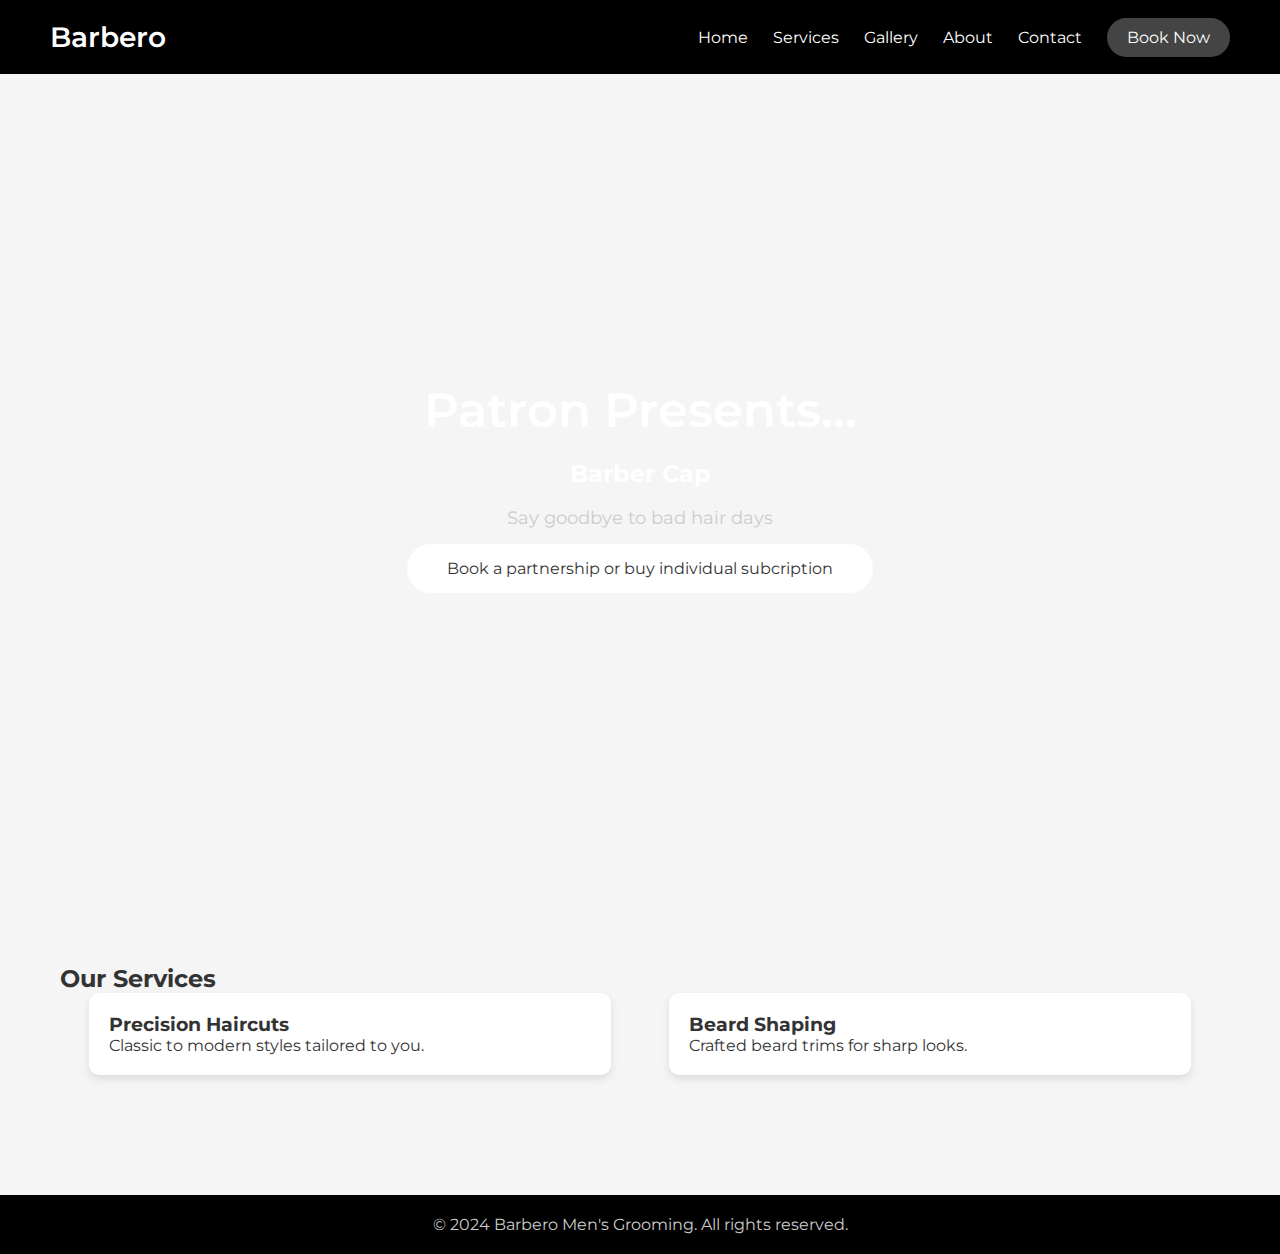
==== index.html @ bc71ef8b "new" ====
<!DOCTYPE html>
<html lang="en">
<head>
  <meta charset="UTF-8">
  <meta name="viewport" content="width=device-width, initial-scale=1.0">
  <title>Barbero Men's Grooming</title>
  <link rel="stylesheet" href="style.css">
  <link rel="icon" type="image/x-icon" href="images/short-logo.png">
  <link href="https://fonts.googleapis.com/css2?family=Montserrat:wght@400;600&display=swap" rel="stylesheet">
</head>
<body>
  <header>
    <div class="logo">Barbero</div>
    <nav>
      <ul>
        <li><a href="index.html">Home</a></li>
        <li><a href="services.html">Services</a></li>
        <li><a href="gallery.html">Gallery</a></li>
        <li><a href="about.html">About</a></li>
        <li><a href="contact.html">Contact</a></li>
        <li><a href="#book" class="book-btn">Book Now</a></li>
      </ul>
    </nav>
  </header>

  <section id="hero">
    <div class="hero-content">
      <h1>Patron Presents...</h1>
      <h2>Barber Cap</h2>
      <br>
      <p>Say goodbye to bad hair days</p>
      <a href="#book" class="cta-btn">Book a partnership or buy individual subcription</a>
    </div>
  </section>

  <section id="services">
    <h2>Our Services</h2>
    <div class="service-list">
      <div class="service-item">
        <h3>Precision Haircuts</h3>
        <p>Classic to modern styles tailored to you.</p>
      </div>
      <div class="service-item">
        <h3>Beard Shaping</h3>
        <p>Crafted beard trims for sharp looks.</p>
      </div>
    </div>
  </section>

  <footer>
    <p>© 2024 Barbero Men's Grooming. All rights reserved.</p>
  </footer>
</body>
</html>
---- style.css ----
* {
    margin: 0;
    padding: 0;
    box-sizing: border-box;
    font-family: 'Montserrat', sans-serif;
  }
  
  body {
    background-color: #f5f5f5;
    color: #333;
  }
  
  header {
    display: flex;
    justify-content: space-between;
    align-items: center;
    background-color: #000;
    padding: 20px 50px;
    color: white;
  }
  
  .logo {
    font-size: 28px;
    font-weight: 600;
    color: white;
  }
  
  nav ul {
    list-style: none;
    display: flex;
  }
  
  nav ul li {
    margin-left: 25px;
  }
  
  nav ul li a {
    color: white;
    text-decoration: none;
    font-size: 16px;
    transition: color 0.3s;
  }
  
  nav ul li a:hover {
    color: #888;
  }
  
  .book-btn {
    background-color: #444;
    padding: 10px 20px;
    border-radius: 30px;
    transition: background-color 0.3s;
    color: white;
  }
  
  .book-btn:hover {
    background-color: #333;
  }
  
  #hero {
    height: 90vh;
    background: linear-gradient(rgb(0, 0, 0), rgb(255, 255, 255)) url('hero-image.jpg') no-repeat center center/cover;
    display: flex;
    justify-content: center;
    align-items: center;
  }
  
  .hero-content {
    text-align: center;
    color: white;
    max-width: 600px;
    padding: 0 20px;
    animation: fadeIn 1.5s ease;
  }
  
  .hero-content h1 {
    font-size: 48px;
    font-weight: 600;
    margin-bottom: 20px;
  }
  
  .hero-content p {
    font-size: 18px;
    margin-bottom: 30px;
    color: #ccc;
  }
  
  .cta-btn {
    background-color: #fff;
    padding: 15px 40px;
    color: #333;
    text-decoration: none;
    border-radius: 50px;
    transition: background-color 0.3s;
  }
  
  .cta-btn:hover {
    background-color: #f5f5f5;
  }
  
  section {
    padding: 80px 20px;
    max-width: 1200px;
    margin: auto;
  }
  
  h2 h3 {
    text-align: center;
    margin-bottom: 40px;
    font-size: 36px;
    font-weight: 600;
    color: beige;
  }
  
  .service-list {
    display: flex;
    justify-content: space-around;
  }
  
  .service-item {
    background-color: #fff;
    padding: 20px;
    border-radius: 10px;
    width: 45%;
    box-shadow: 0 4px 8px rgba(0, 0, 0, 0.1);
    transition: transform 0.3s;
  }
  
  .service-item:hover {
    transform: translateY(-10px);
  }
  
  footer {
    background-color: #000;
    color: white;
    text-align: center;
    padding: 20px 0;
    margin-top: 40px;
  }
  
  footer p {
    color: #ccc;
  }
  
  @keyframes fadeIn {
    from { opacity: 0; }
    to { opacity: 1; }
  }
  .icon {
    background: url("Images/logo.png");
    height: 20px;
    width: 20px;
    display: block;
  }
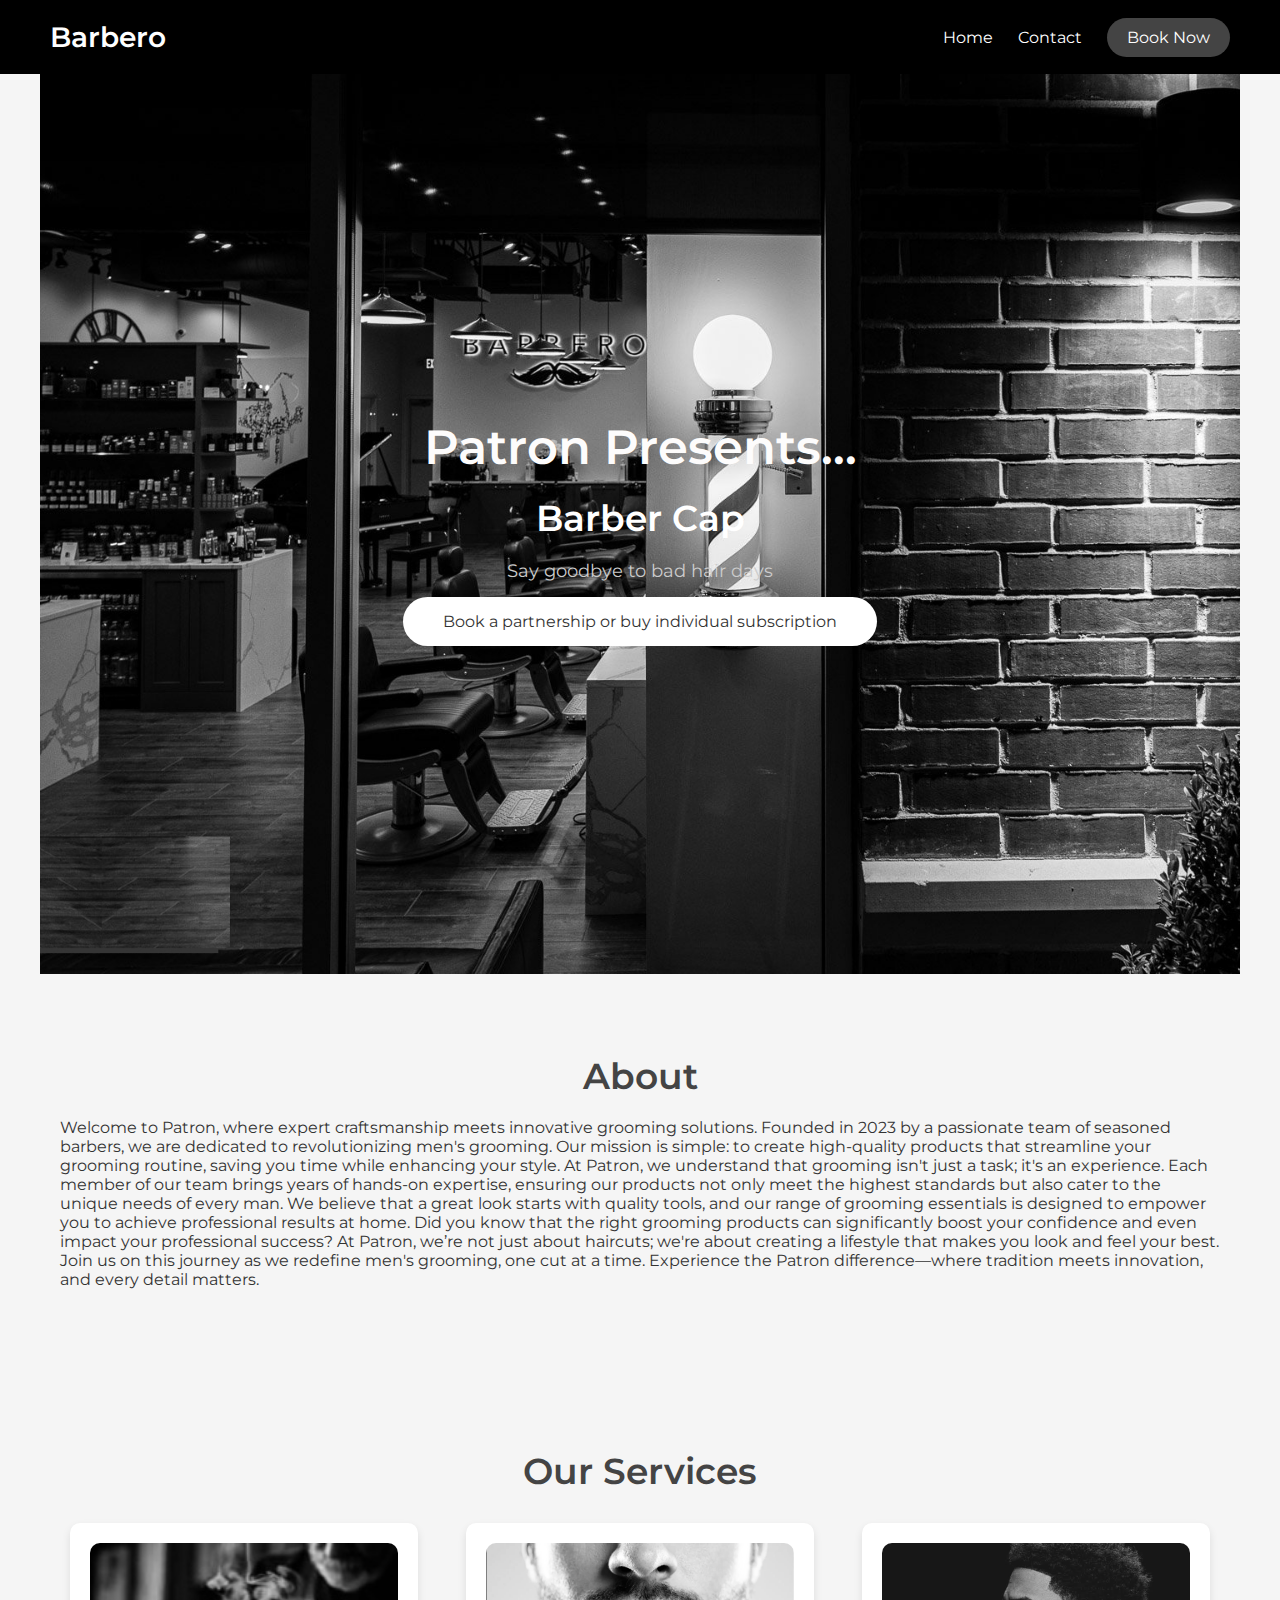
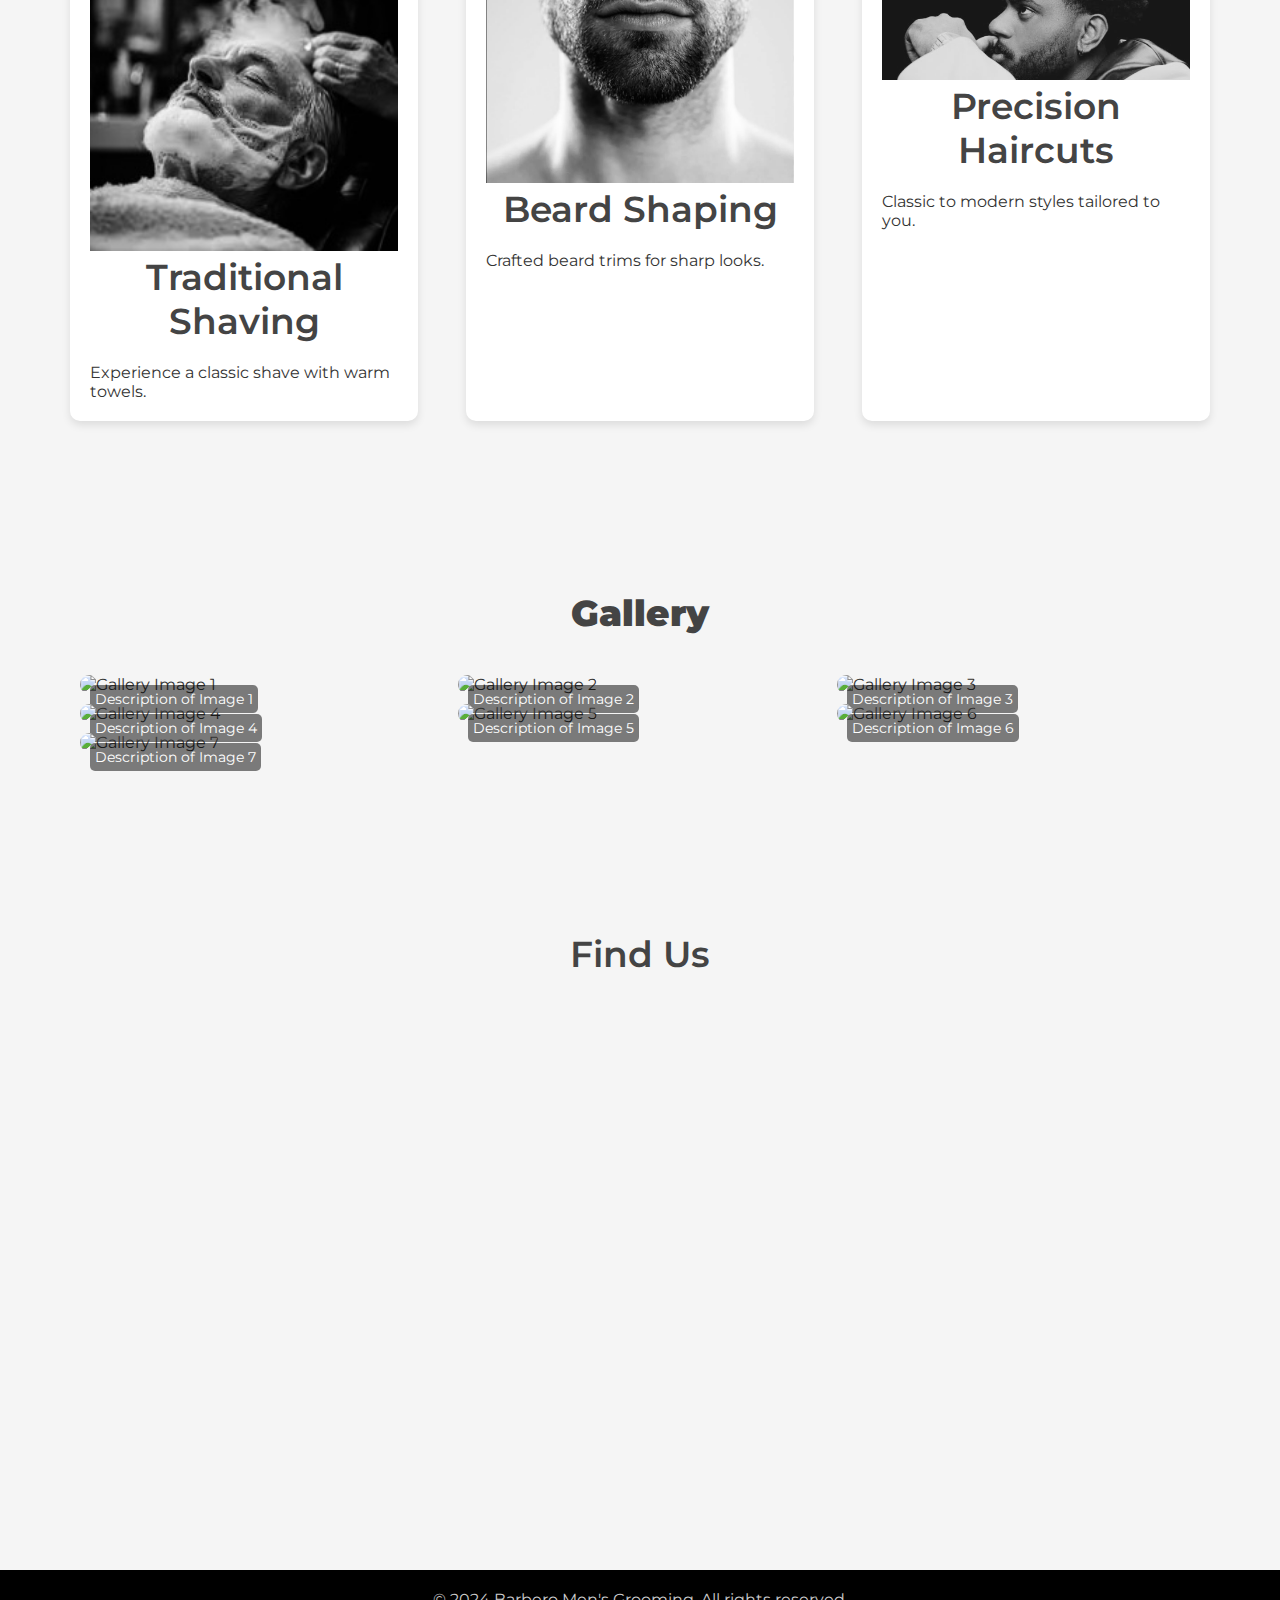
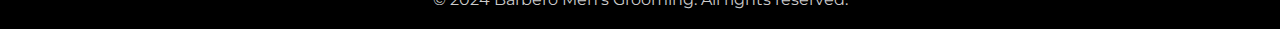
==== commit c4928446: "v" ====
--- a/index.html
+++ b/index.html
@@ -14,9 +14,6 @@
     <nav>
       <ul>
         <li><a href="index.html">Home</a></li>
-        <li><a href="services.html">Services</a></li>
-        <li><a href="gallery.html">Gallery</a></li>
-        <li><a href="about.html">About</a></li>
         <li><a href="contact.html">Contact</a></li>
         <li><a href="#book" class="book-btn">Book Now</a></li>
       </ul>
@@ -26,29 +23,104 @@
   <section id="hero">
     <div class="hero-content">
       <h1>Patron Presents...</h1>
-      <h2>Barber Cap</h2>
-      <br>
+      <h2 style="color: white;">Barber Cap</h2>
       <p>Say goodbye to bad hair days</p>
-      <a href="#book" class="cta-btn">Book a partnership or buy individual subcription</a>
+      <a href="#book" class="cta-btn">Book a partnership or buy individual subscription</a>
     </div>
+    <img src="images/hero-image.jpg" alt="" class="hero-image">
+  </section>
+
+  <section id="about">
+    <h2>About</h2>
+    <p>
+      Welcome to Patron, where expert craftsmanship meets innovative grooming solutions. Founded in 2023 by a passionate team of seasoned barbers, we are dedicated to revolutionizing men's grooming. Our mission is simple: to create high-quality products that streamline your grooming routine, saving you time while enhancing your style.
+      At Patron, we understand that grooming isn't just a task; it's an experience. Each member of our team brings years of hands-on expertise, ensuring our products not only meet the highest standards but also cater to the unique needs of every man. We believe that a great look starts with quality tools, and our range of grooming essentials is designed to empower you to achieve professional results at home.
+      Did you know that the right grooming products can significantly boost your confidence and even impact your professional success? At Patron, we’re not just about haircuts; we're about creating a lifestyle that makes you look and feel your best.
+      Join us on this journey as we redefine men's grooming, one cut at a time. Experience the Patron difference—where tradition meets innovation, and every detail matters.
+    </p>
   </section>
 
   <section id="services">
     <h2>Our Services</h2>
     <div class="service-list">
       <div class="service-item">
+        <img src="images/IMG_3010.jpeg" alt="Traditional Shaving" class="service-image">
+        <h3>Traditional Shaving</h3>
+        <p>Experience a classic shave with warm towels.</p>
+      </div>
+      <div class="service-item">
+        <img src="images/IMG_3008.jpeg" alt="Beard Shaping" class="service-image">
+        <h3>Beard Shaping</h3>
+        <p>Crafted beard trims for sharp looks.</p>
+      </div>
+      <div class="service-item">
+        <img src="images/Untitled design.png" alt="Precision Haircuts" class="service-image">
         <h3>Precision Haircuts</h3>
         <p>Classic to modern styles tailored to you.</p>
       </div>
-      <div class="service-item">
-        <h3>Beard Shaping</h3>
-        <p>Crafted beard trims for sharp looks.</p>
+    </div>
+  </section>
+
+  <section id="gallery">
+    <h2><strong>Gallery</strong></h2>
+    <div class="gallery-grid">
+      <div class="gallery-item">
+        <img src="images/gallery1.jpg" alt="Gallery Image 1">
+        <div class="gallery-description">Description of Image 1</div>
       </div>
+      <div class="gallery-item">
+        <img src="images/gallery2.jpg" alt="Gallery Image 2">
+        <div class="gallery-description">Description of Image 2</div>
+      </div>
+      <div class="gallery-item">
+        <img src="images/gallery3.jpg" alt="Gallery Image 3">
+        <div class="gallery-description">Description of Image 3</div>
+      </div>
+      <div class="gallery-item">
+        <img src="images/gallery4.jpg" alt="Gallery Image 4">
+        <div class="gallery-description">Description of Image 4</div>
+      </div>
+      <div class="gallery-item">
+        <img src="images/gallery5.jpg" alt="Gallery Image 5">
+        <div class="gallery-description">Description of Image 5</div>
+      </div>
+      <div class="gallery-item">
+        <img src="images/gallery6.jpg" alt="Gallery Image 6">
+        <div class="gallery-description">Description of Image 6</div>
+      </div>
+      <div class="gallery-item">
+        <img src="images/gallery7.jpg" alt="Gallery Image 7">
+        <div class="gallery-description">Description of Image 7</div>
+      </div>
+    </div>
+  </section>
+
+  <section id="location">
+    <h2>Find Us</h2>
+    <div id="map">
+      <iframe src="https://www.google.com/maps/embed?pb=!1m18!1m12!1m3!1d132370.4863217408!2d-88.81978150000002!3d35.6188291!2m3!1f0!2f0!3f0!3m2!1i1024!2i768!4f13.1!3m3!1m2!1s0x887e11e9bb0e2c55%3A0x6e6543b2c3c5c9b1!2sMadison%20Academic%20High%20School%2C%20575%20Lambuth%20Ave%2C%20Jackson%2C%20TN%2038301!5e0!3m2!1sen!2sus!4v1631678342385!5m2!1sen!2sus" width="600" height="450" style="border:0;" allowfullscreen="" loading="lazy"></iframe>
     </div>
   </section>
 
   <footer>
     <p>© 2024 Barbero Men's Grooming. All rights reserved.</p>
   </footer>
+
+  <!-- Booking Modal -->
+  <div id="booking-modal" class="modal">
+    <div class="modal-content">
+      <span class="close">&times;</span>
+      <h2>Book Your Appointment</h2>
+      <form>
+        <label for="name">Name:</label>
+        <input type="text" id="name" name="name" required>
+        <label for="email">Email:</label>
+        <input type="email" id="email" name="email" required>
+        <input type="submit" value="Submit">
+      </form>
+    </div>
+  </div>
+
+  <script src="script.js"></script>
 </body>
 </html>
--- a/style.css
+++ b/style.css
@@ -1,155 +1,227 @@
 * {
-    margin: 0;
-    padding: 0;
-    box-sizing: border-box;
-    font-family: 'Montserrat', sans-serif;
-  }
-  
-  body {
-    background-color: #f5f5f5;
-    color: #333;
-  }
-  
-  header {
-    display: flex;
-    justify-content: space-between;
-    align-items: center;
-    background-color: #000;
-    padding: 20px 50px;
-    color: white;
-  }
-  
-  .logo {
-    font-size: 28px;
-    font-weight: 600;
-    color: white;
-  }
-  
-  nav ul {
-    list-style: none;
-    display: flex;
-  }
-  
-  nav ul li {
-    margin-left: 25px;
-  }
-  
-  nav ul li a {
-    color: white;
-    text-decoration: none;
-    font-size: 16px;
-    transition: color 0.3s;
-  }
-  
-  nav ul li a:hover {
-    color: #888;
-  }
-  
-  .book-btn {
-    background-color: #444;
-    padding: 10px 20px;
-    border-radius: 30px;
-    transition: background-color 0.3s;
-    color: white;
-  }
-  
-  .book-btn:hover {
-    background-color: #333;
-  }
-  
-  #hero {
-    height: 90vh;
-    background: linear-gradient(rgb(0, 0, 0), rgb(255, 255, 255)) url('hero-image.jpg') no-repeat center center/cover;
-    display: flex;
-    justify-content: center;
-    align-items: center;
-  }
-  
-  .hero-content {
-    text-align: center;
-    color: white;
-    max-width: 600px;
-    padding: 0 20px;
-    animation: fadeIn 1.5s ease;
-  }
-  
-  .hero-content h1 {
-    font-size: 48px;
-    font-weight: 600;
-    margin-bottom: 20px;
-  }
-  
-  .hero-content p {
-    font-size: 18px;
-    margin-bottom: 30px;
-    color: #ccc;
-  }
-  
-  .cta-btn {
-    background-color: #fff;
-    padding: 15px 40px;
-    color: #333;
-    text-decoration: none;
-    border-radius: 50px;
-    transition: background-color 0.3s;
-  }
-  
-  .cta-btn:hover {
-    background-color: #f5f5f5;
-  }
-  
-  section {
-    padding: 80px 20px;
-    max-width: 1200px;
-    margin: auto;
-  }
-  
-  h2 h3 {
-    text-align: center;
-    margin-bottom: 40px;
-    font-size: 36px;
-    font-weight: 600;
-    color: beige;
-  }
-  
-  .service-list {
-    display: flex;
-    justify-content: space-around;
-  }
-  
-  .service-item {
-    background-color: #fff;
-    padding: 20px;
-    border-radius: 10px;
-    width: 45%;
-    box-shadow: 0 4px 8px rgba(0, 0, 0, 0.1);
-    transition: transform 0.3s;
-  }
-  
-  .service-item:hover {
-    transform: translateY(-10px);
-  }
-  
-  footer {
-    background-color: #000;
-    color: white;
-    text-align: center;
-    padding: 20px 0;
-    margin-top: 40px;
-  }
-  
-  footer p {
-    color: #ccc;
-  }
-  
-  @keyframes fadeIn {
-    from { opacity: 0; }
-    to { opacity: 1; }
-  }
-  .icon {
-    background: url("Images/logo.png");
-    height: 20px;
-    width: 20px;
-    display: block;
-  }
-  +  margin: 0;
+  padding: 0;
+  box-sizing: border-box;
+  font-family: 'Montserrat', sans-serif;
+}
+
+body {
+  background-color: #f5f5f5;
+  color: #333;
+}
+
+header {
+  display: flex;
+  justify-content: space-between;
+  align-items: center;
+  background-color: #000;
+  padding: 20px 50px;
+  color: white;
+}
+
+.logo {
+  font-size: 28px;
+  font-weight: 600;
+}
+
+nav ul {
+  list-style: none;
+  display: flex;
+}
+
+nav ul li {
+  margin-left: 25px;
+}
+
+nav ul li a {
+  color: white;
+  text-decoration: none;
+  font-size: 16px;
+  transition: color 0.3s;
+}
+
+nav ul li a:hover {
+  color: #888;
+}
+
+.book-btn {
+  background-color: #444;
+  padding: 10px 20px;
+  border-radius: 30px;
+  transition: background-color 0.3s;
+  color: white;
+}
+
+.book-btn:hover {
+  background-color: #333;
+}
+
+#hero {
+  width: 100vw; /* Full viewport width */
+  height: 100vh;
+  background: url('images/thumbnail_background.png') no-repeat center center/cover;
+  display: flex;
+  justify-content: center;
+  align-items: center;
+  position: relative;
+}
+
+.hero-content {
+  text-align: center;
+  color: rgb(253, 252, 252);
+  position: absolute; /* Centering text */
+  z-index: 2;
+  animation: fadeIn 1.5s ease;
+}
+
+.hero-content h1 {
+  font-size: 48px;
+  font-weight: 600;
+  margin-bottom: 20px;
+}
+
+.hero-content p {
+  font-size: 18px;
+  margin-bottom: 30px;
+  color: #ccc;
+}
+
+.cta-btn {
+  background-color: #fff;
+  padding: 15px 40px;
+  color: #333;
+  text-decoration: none;
+  border-radius: 50px;
+  transition: background-color 0.3s;
+}
+
+.cta-btn:hover {
+  background-color: #f5f5f5;
+}
+
+section {
+  padding: 80px 20px;
+  max-width: 1200px;
+  margin: auto;
+}
+
+h2, h3 {
+  text-align: center;
+  margin-bottom: 20px; /* Adjusted for better spacing */
+  font-size: 36px;
+  font-weight: 600;
+  color: #444; /* Adjusted color */
+}
+
+.service-list {
+  display: flex;
+  justify-content: space-between;
+  flex-wrap: wrap; /* Allows items to wrap on smaller screens */
+}
+
+.service-item {
+  background-color: #fff;
+  padding: 20px;
+  border-radius: 10px;
+  width: 30%; /* Adjust width for three columns */
+  box-shadow: 0 4px 8px rgba(0, 0, 0, 0.1);
+  transition: transform 0.3s;
+  margin: 10px; /* Add some margin between items */
+}
+
+.service-image {
+  width: 100%; /* Ensure the image fills the item */
+  height: auto; /* Maintain aspect ratio */
+  border-radius: 10px 10px 0 0; /* Round the top corners */
+  transition: transform 0.3s, opacity 0.3s;
+}
+
+.service-item:hover .service-image {
+  transform: scale(1.1);
+  opacity: 0.8;
+}
+
+footer {
+  background-color: #000;
+  color: white;
+  text-align: center;
+  padding: 20px 0;
+  margin-top: 40px;
+}
+
+footer p {
+  color: #ccc;
+}
+
+@keyframes fadeIn {
+  from { opacity: 0; }
+  to { opacity: 1; }
+}
+
+/* Modal Styles */
+.modal {
+  display: none;
+  position: fixed;
+  z-index: 1;
+  left: 0;
+  top: 0;
+  width: 100%;
+  height: 100%;
+  overflow: auto;
+  background-color: rgb(0,0,0);
+  background-color: rgba(0,0,0,0.4);
+  padding-top: 60px;
+}
+
+.modal-content {
+  background-color: #fefefe;
+  margin: 5% auto;
+  padding: 20px;
+  border: 1px solid #888;
+  width: 80%;
+}
+
+.close {
+  color: #aaa;
+  float: right;
+  font-size: 28px;
+  font-weight: bold;
+}
+
+.close:hover,
+.close:focus {
+  color: black;
+  text-decoration: none;
+  cursor: pointer;
+}
+/* Existing styles ... */
+
+.gallery-grid {
+  display: flex;
+  flex-wrap: wrap;
+  justify-content: space-between;
+  gap: 10px; /* Space between images */
+  padding: 20px;
+}
+
+.gallery-item {
+  position: relative;
+  width: calc(33.333% - 10px); /* Three images per row, adjust as needed */
+}
+
+.gallery-item img {
+  width: 100%;
+  height: auto;
+  border-radius: 10px;
+}
+
+.gallery-description {
+  position: absolute;
+  top: 10px;
+  left: 10px;
+  color: white;
+  background-color: rgba(0, 0, 0, 0.5);
+  padding: 5px;
+  border-radius: 5px;
+  font-size: 14px;
+}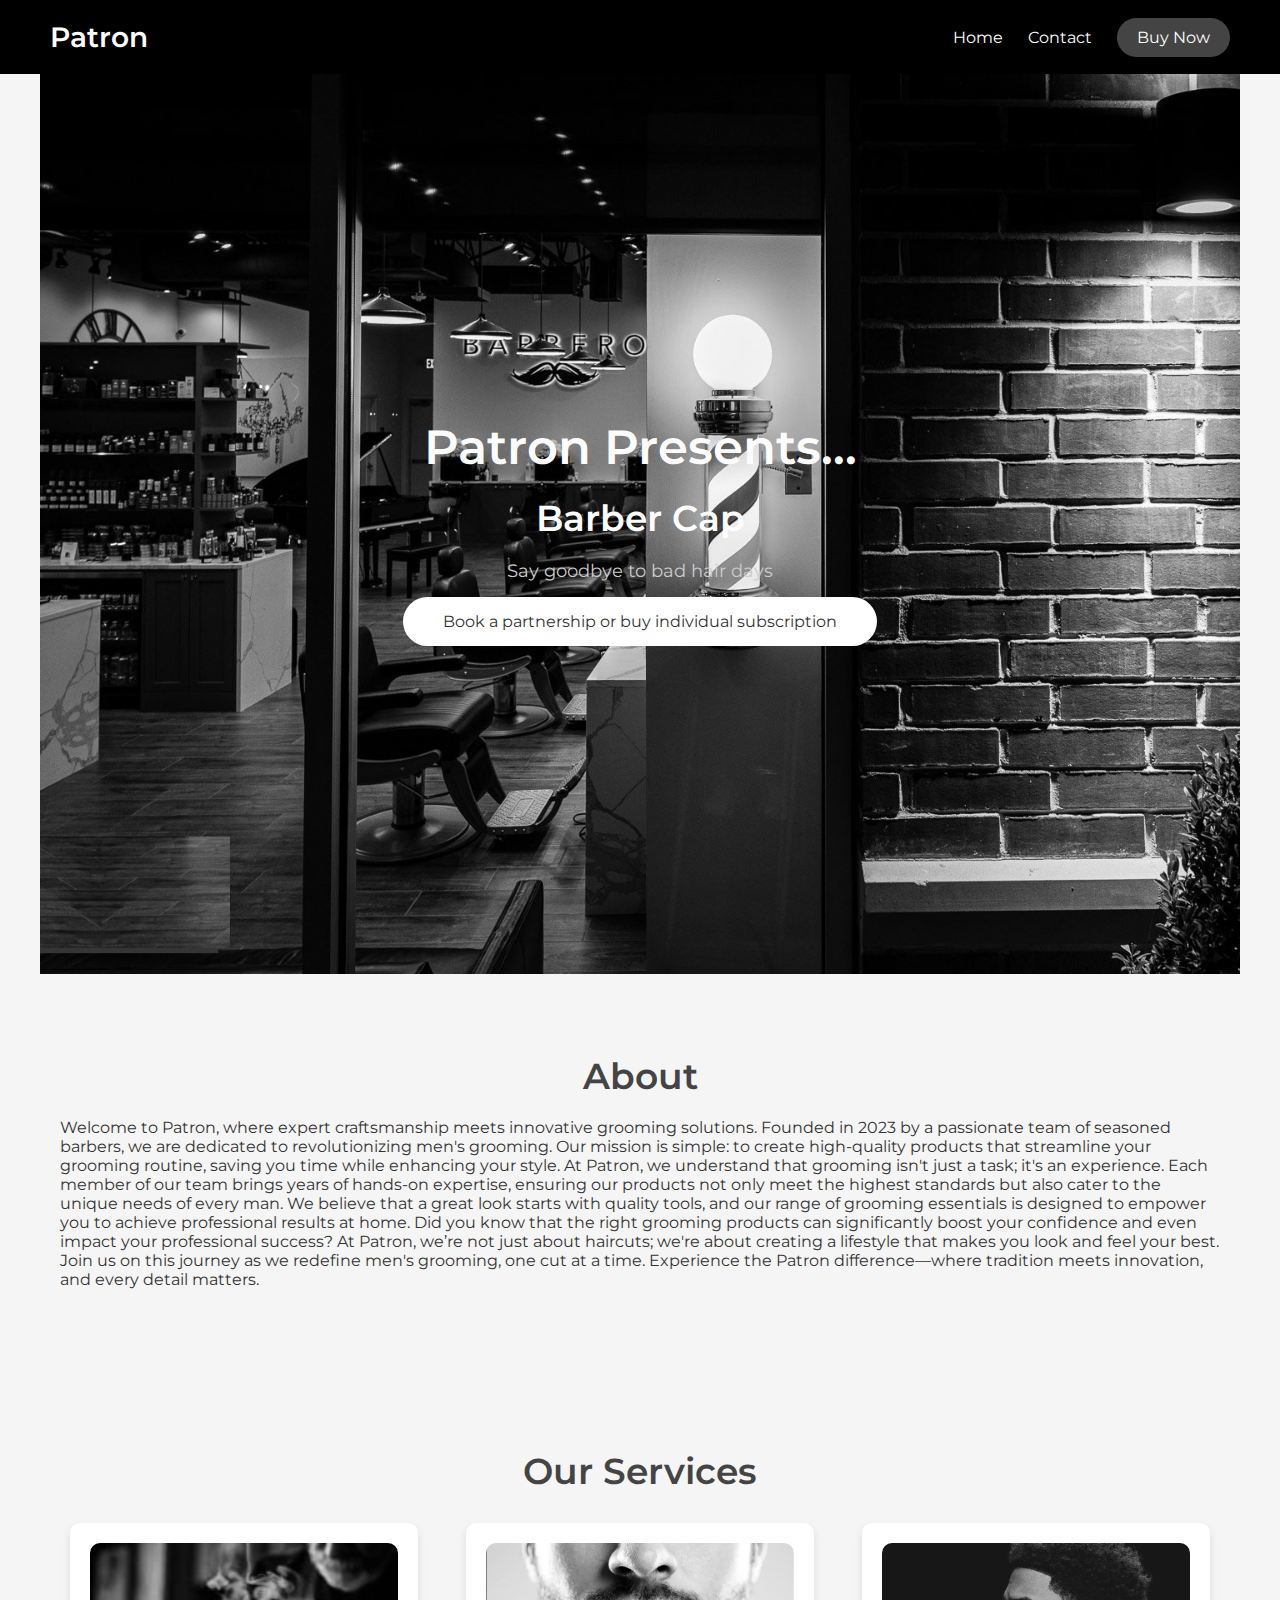
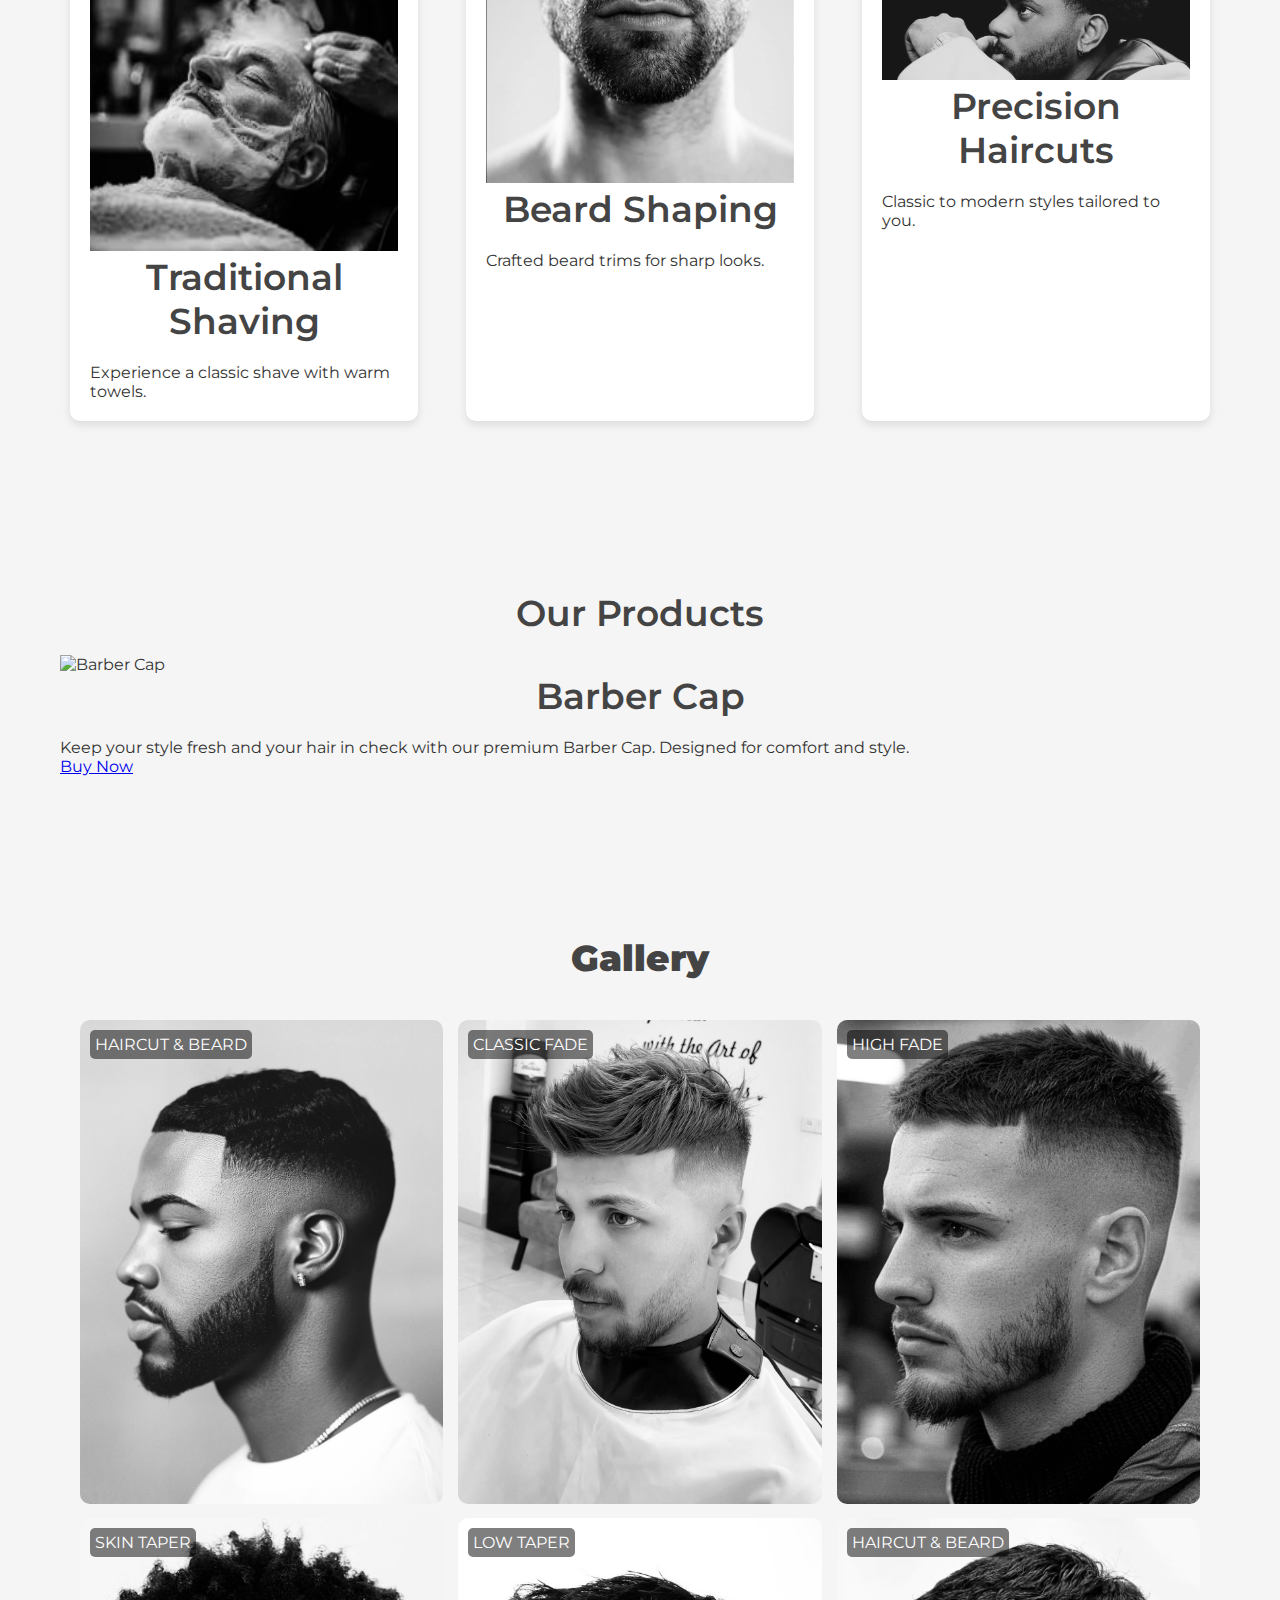
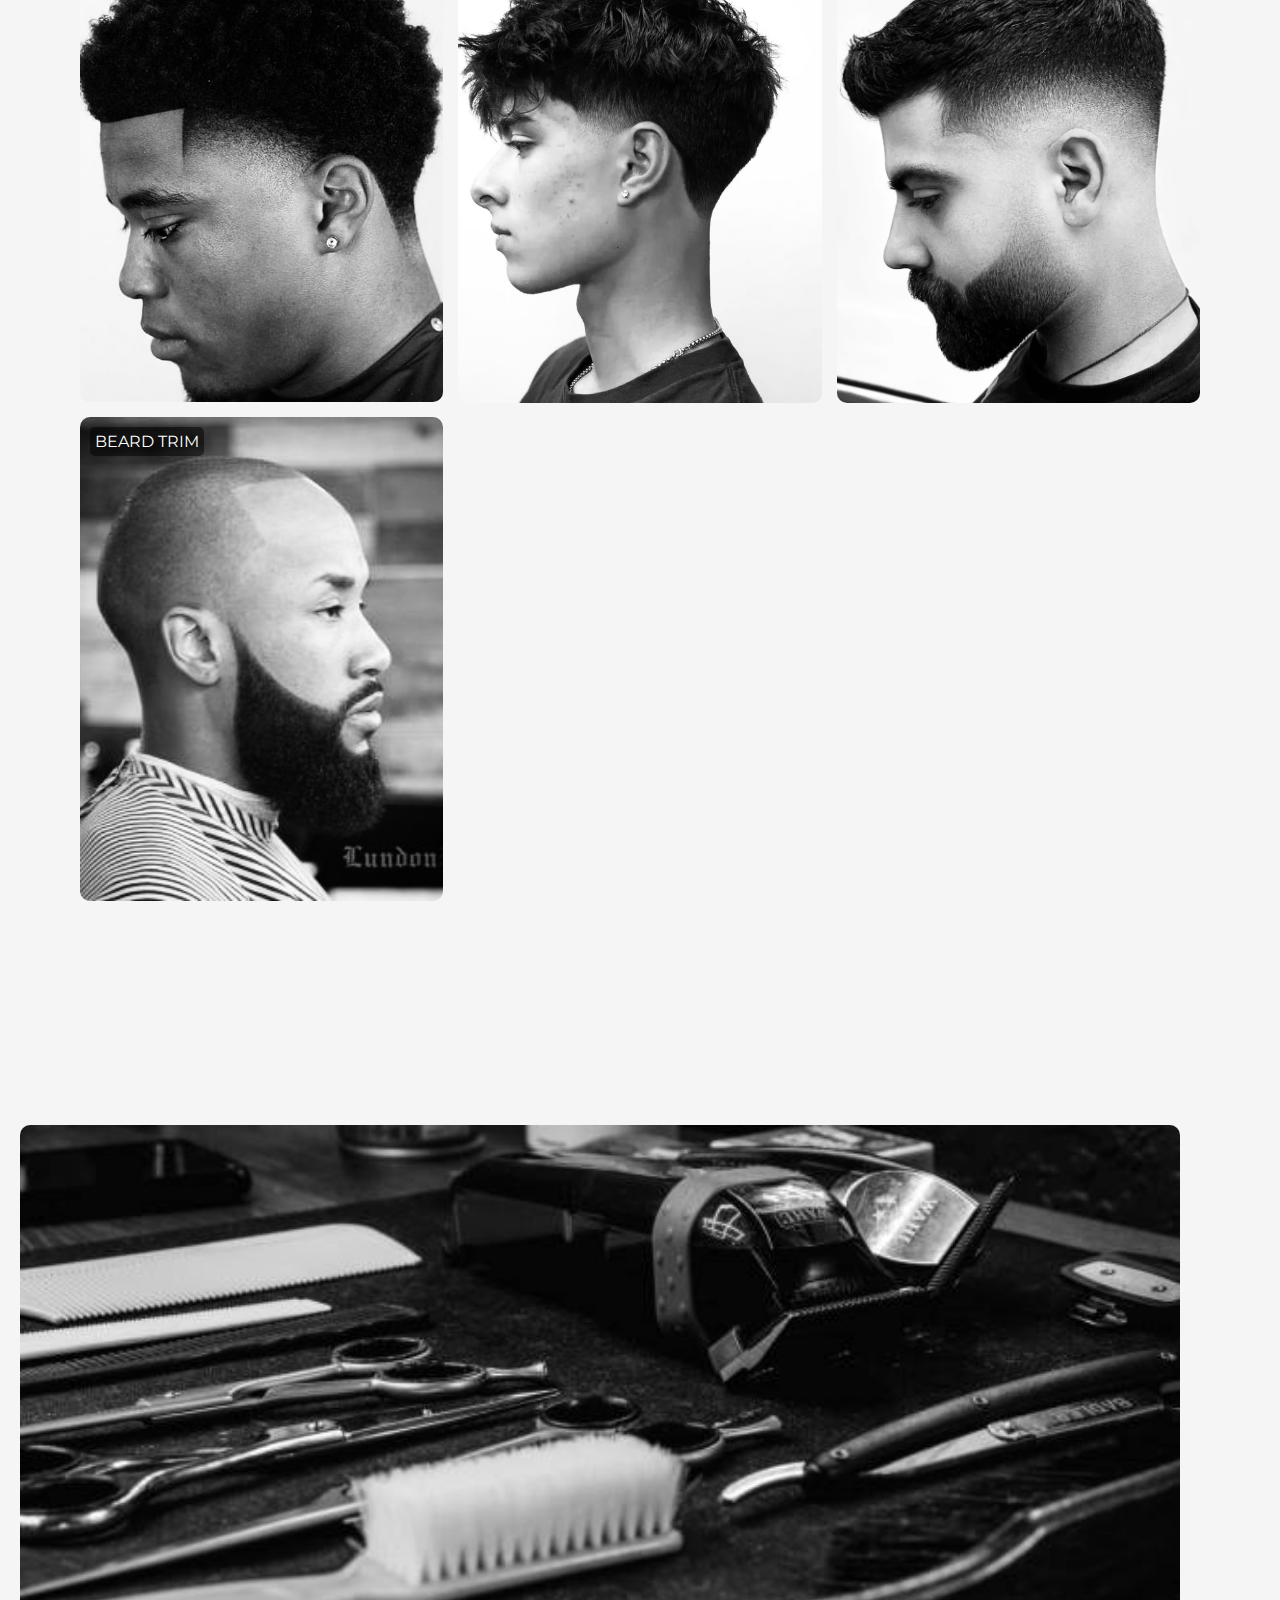
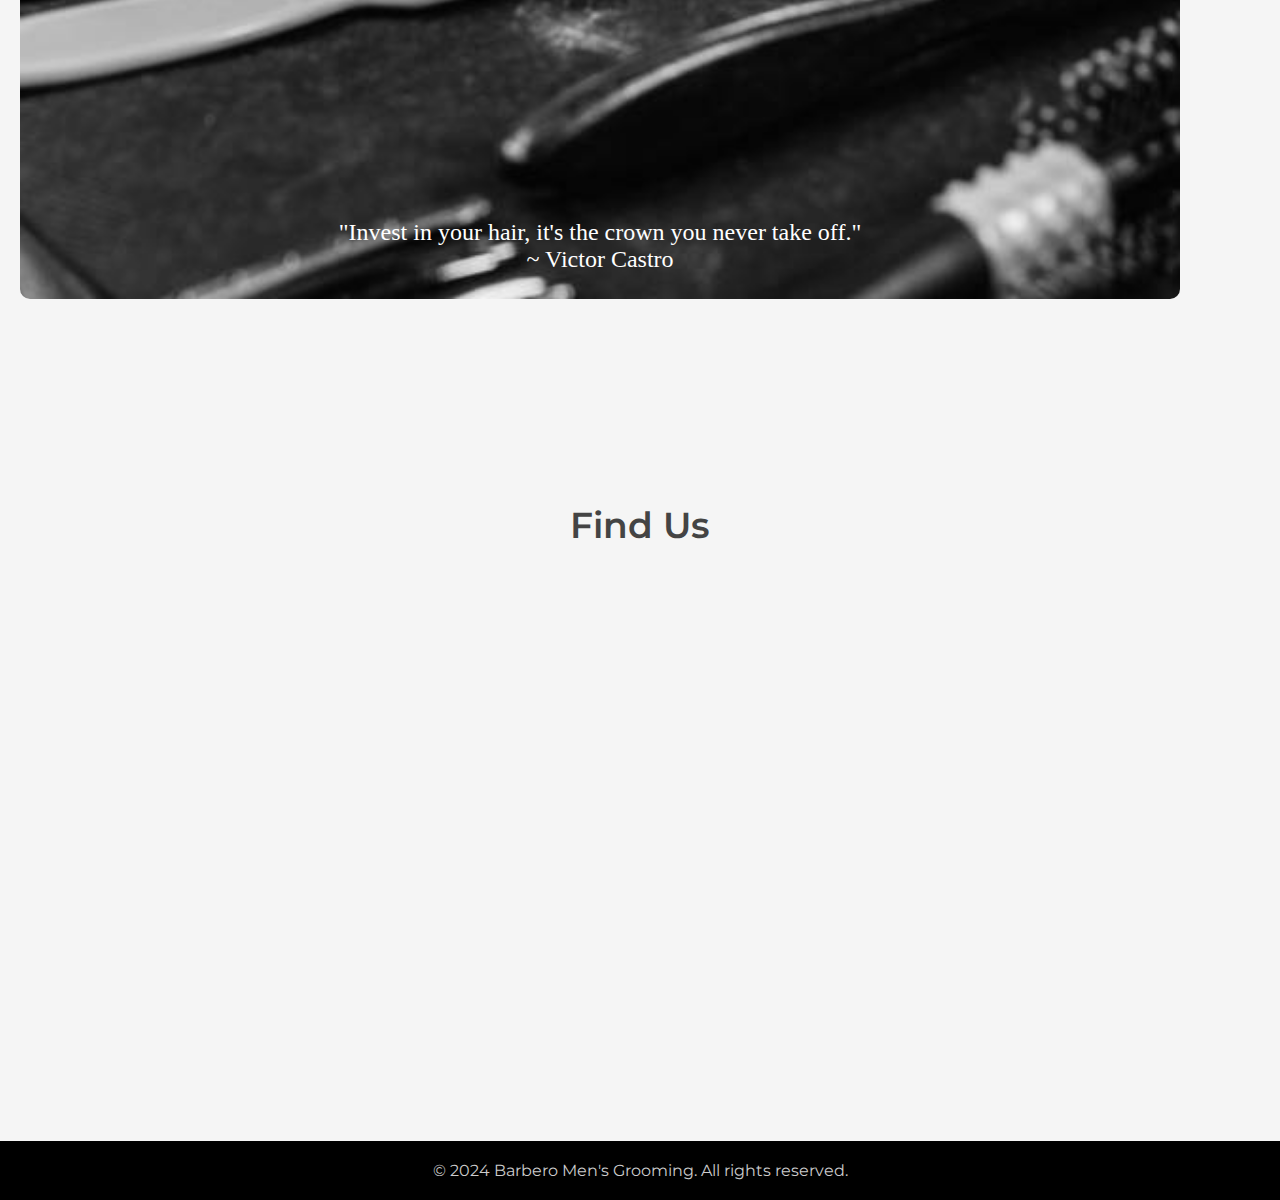
==== commit 5236ea8c: "v" ====
--- a/index.html
+++ b/index.html
@@ -3,19 +3,19 @@
 <head>
   <meta charset="UTF-8">
   <meta name="viewport" content="width=device-width, initial-scale=1.0">
-  <title>Barbero Men's Grooming</title>
+  <title>Patron Men's Grooming</title>
   <link rel="stylesheet" href="style.css">
   <link rel="icon" type="image/x-icon" href="images/short-logo.png">
   <link href="https://fonts.googleapis.com/css2?family=Montserrat:wght@400;600&display=swap" rel="stylesheet">
 </head>
 <body>
   <header>
-    <div class="logo">Barbero</div>
+    <div class="logo">Patron</div>
     <nav>
       <ul>
         <li><a href="index.html">Home</a></li>
         <li><a href="contact.html">Contact</a></li>
-        <li><a href="#book" class="book-btn">Book Now</a></li>
+        <li><a href="buy.html" class="book-btn">Buy Now</a></li>
       </ul>
     </nav>
   </header>
@@ -25,7 +25,7 @@
       <h1>Patron Presents...</h1>
       <h2 style="color: white;">Barber Cap</h2>
       <p>Say goodbye to bad hair days</p>
-      <a href="#book" class="cta-btn">Book a partnership or buy individual subscription</a>
+      <a href="buy.html" class="cta-btn">Book a partnership or buy individual subscription</a>
     </div>
     <img src="images/hero-image.jpg" alt="" class="hero-image">
   </section>
@@ -61,36 +61,57 @@
     </div>
   </section>
 
+  <section id="products">
+    <h2>Our Products</h2>
+    <div class="product-item">
+      <img src="images/barber-cap.jpg" alt="Barber Cap" class="product-image">
+      <div class="product-description">
+        <h3>Barber Cap</h3>
+        <p>Keep your style fresh and your hair in check with our premium Barber Cap. Designed for comfort and style.</p>
+        <a href="buy.html" class="buy-btn">Buy Now</a>
+      </div>
+    </div>
+  </section>
+
   <section id="gallery">
     <h2><strong>Gallery</strong></h2>
     <div class="gallery-grid">
       <div class="gallery-item">
-        <img src="images/gallery1.jpg" alt="Gallery Image 1">
-        <div class="gallery-description">Description of Image 1</div>
+        <img src="images/hair 1.jpeg" alt="Gallery Image 1">
+        <div class="gallery-description">HAIRCUT & BEARD</div>
       </div>
       <div class="gallery-item">
-        <img src="images/gallery2.jpg" alt="Gallery Image 2">
-        <div class="gallery-description">Description of Image 2</div>
+        <img src="images/hair 2.jpeg" alt="Gallery Image 2">
+        <div class="gallery-description">CLASSIC FADE</div>
       </div>
       <div class="gallery-item">
-        <img src="images/gallery3.jpg" alt="Gallery Image 3">
-        <div class="gallery-description">Description of Image 3</div>
+        <img src="images/hair3.jpeg" alt="Gallery Image 3">
+        <div class="gallery-description">HIGH FADE</div>
       </div>
       <div class="gallery-item">
-        <img src="images/gallery4.jpg" alt="Gallery Image 4">
-        <div class="gallery-description">Description of Image 4</div>
+        <img src="images/hair 4.jpeg" alt="Gallery Image 4">
+        <div class="gallery-description">SKIN TAPER</div>
       </div>
       <div class="gallery-item">
-        <img src="images/gallery5.jpg" alt="Gallery Image 5">
-        <div class="gallery-description">Description of Image 5</div>
+        <img src="images/hair5.jpeg" alt="Gallery Image 5">
+        <div class="gallery-description">LOW TAPER</div>
       </div>
       <div class="gallery-item">
-        <img src="images/gallery6.jpg" alt="Gallery Image 6">
-        <div class="gallery-description">Description of Image 6</div>
+        <img src="images/hair6.jpeg" alt="Gallery Image 6">
+        <div class="gallery-description">HAIRCUT & BEARD</div>
       </div>
       <div class="gallery-item">
-        <img src="images/gallery7.jpg" alt="Gallery Image 7">
-        <div class="gallery-description">Description of Image 7</div>
+        <img src="images/hair 7.jpeg" alt="Gallery Image 7">
+        <div class="gallery-description">BEARD TRIM</div>
+      </div>
+    </div>
+  </section>
+
+  <section id="quote-section" style="text-align: center; margin: 40px 0;">
+    <div style="position: relative; display: inline-block; max-width: 100%; width: 100%;">
+      <img src="images/barber.jpeg" alt="Inspirational Image" style="width: 100%; height: auto; border-radius: 10px;">
+      <div style="position: absolute; bottom: 20px; left: 50%; transform: translateX(-50%); color: white; font-size: 24px; font-family: 'Georgia', serif; padding: 10px 20px; text-align: center;">
+        "Invest in your hair, it's the crown you never take off." <br> ~ Victor Castro
       </div>
     </div>
   </section>
@@ -106,21 +127,6 @@
     <p>© 2024 Barbero Men's Grooming. All rights reserved.</p>
   </footer>
 
-  <!-- Booking Modal -->
-  <div id="booking-modal" class="modal">
-    <div class="modal-content">
-      <span class="close">&times;</span>
-      <h2>Book Your Appointment</h2>
-      <form>
-        <label for="name">Name:</label>
-        <input type="text" id="name" name="name" required>
-        <label for="email">Email:</label>
-        <input type="email" id="email" name="email" required>
-        <input type="submit" value="Submit">
-      </form>
-    </div>
-  </div>
-
   <script src="script.js"></script>
 </body>
 </html>
--- a/style.css
+++ b/style.css
@@ -194,8 +194,8 @@
   text-decoration: none;
   cursor: pointer;
 }
-/* Existing styles ... */
-
+
+/* Gallery Styles */
 .gallery-grid {
   display: flex;
   flex-wrap: wrap;
@@ -223,5 +223,4 @@
   background-color: rgba(0, 0, 0, 0.5);
   padding: 5px;
   border-radius: 5px;
-  font-size: 14px;
-}+}
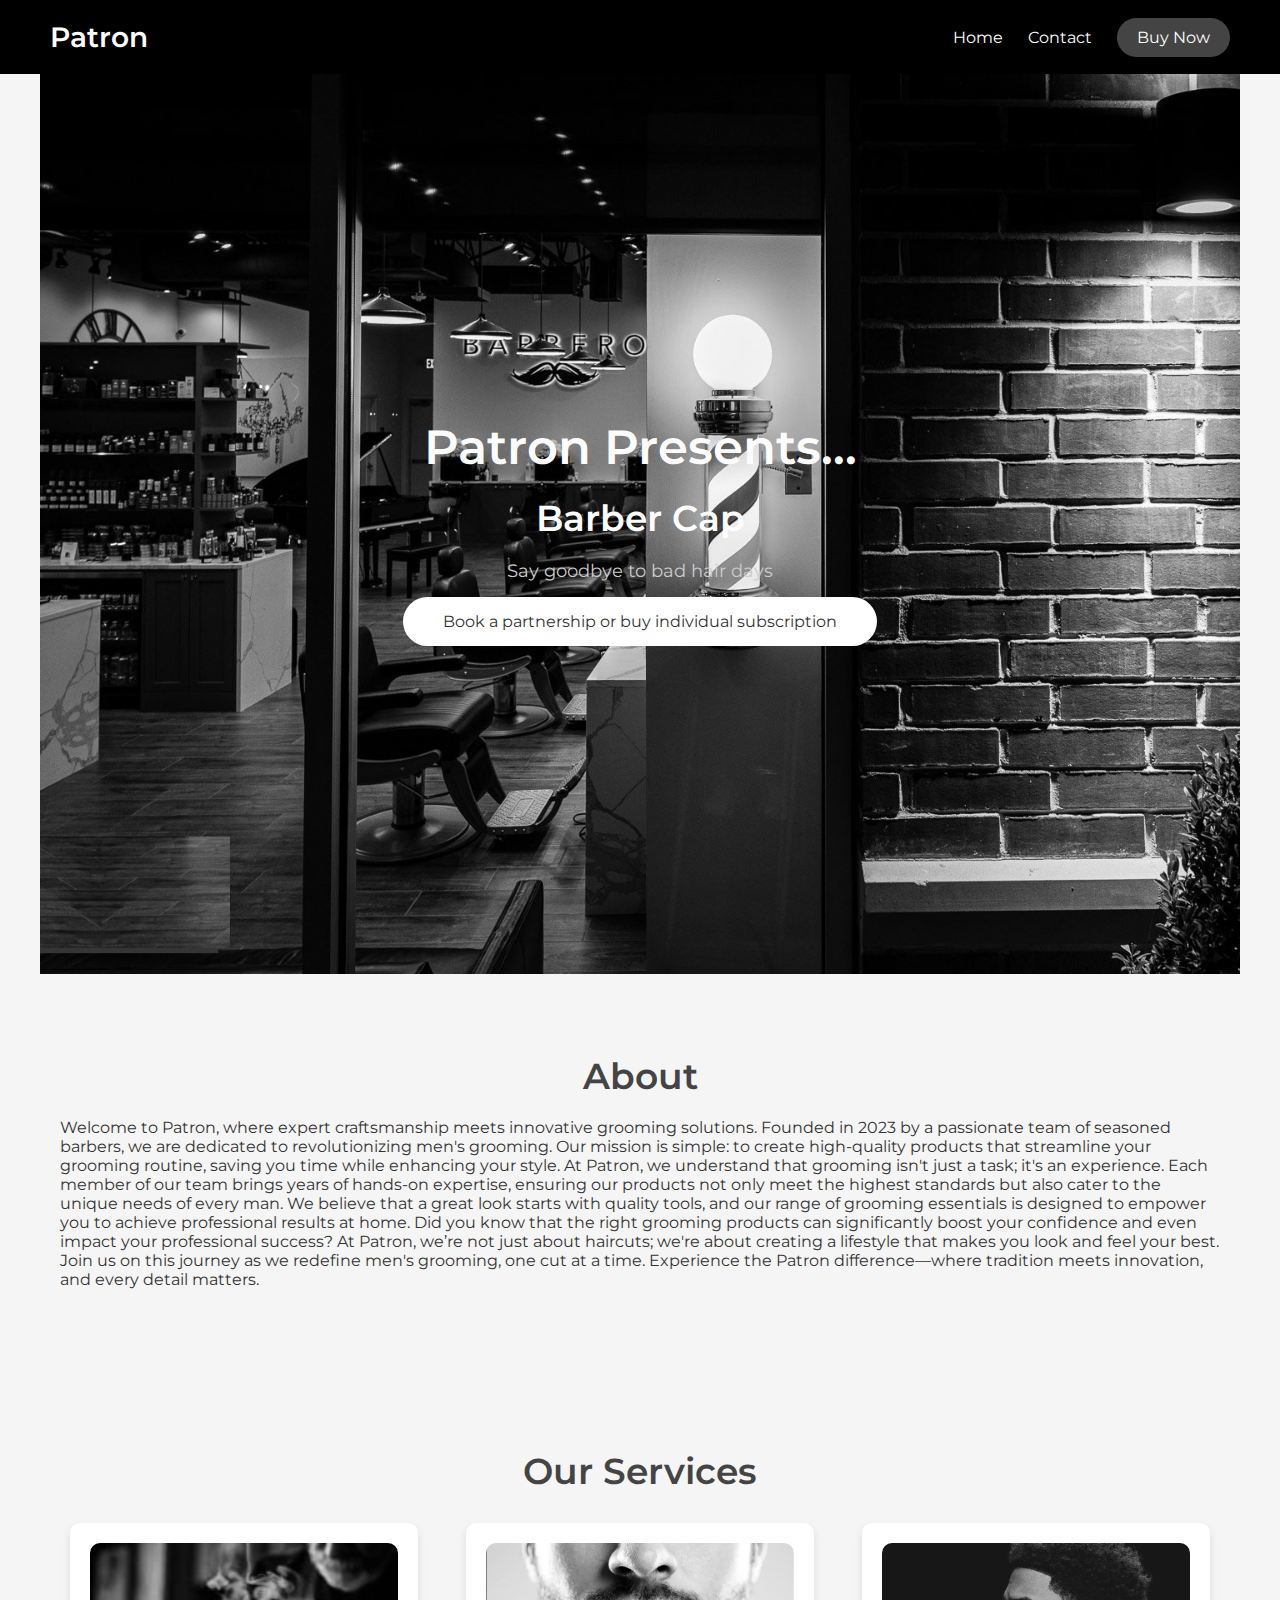
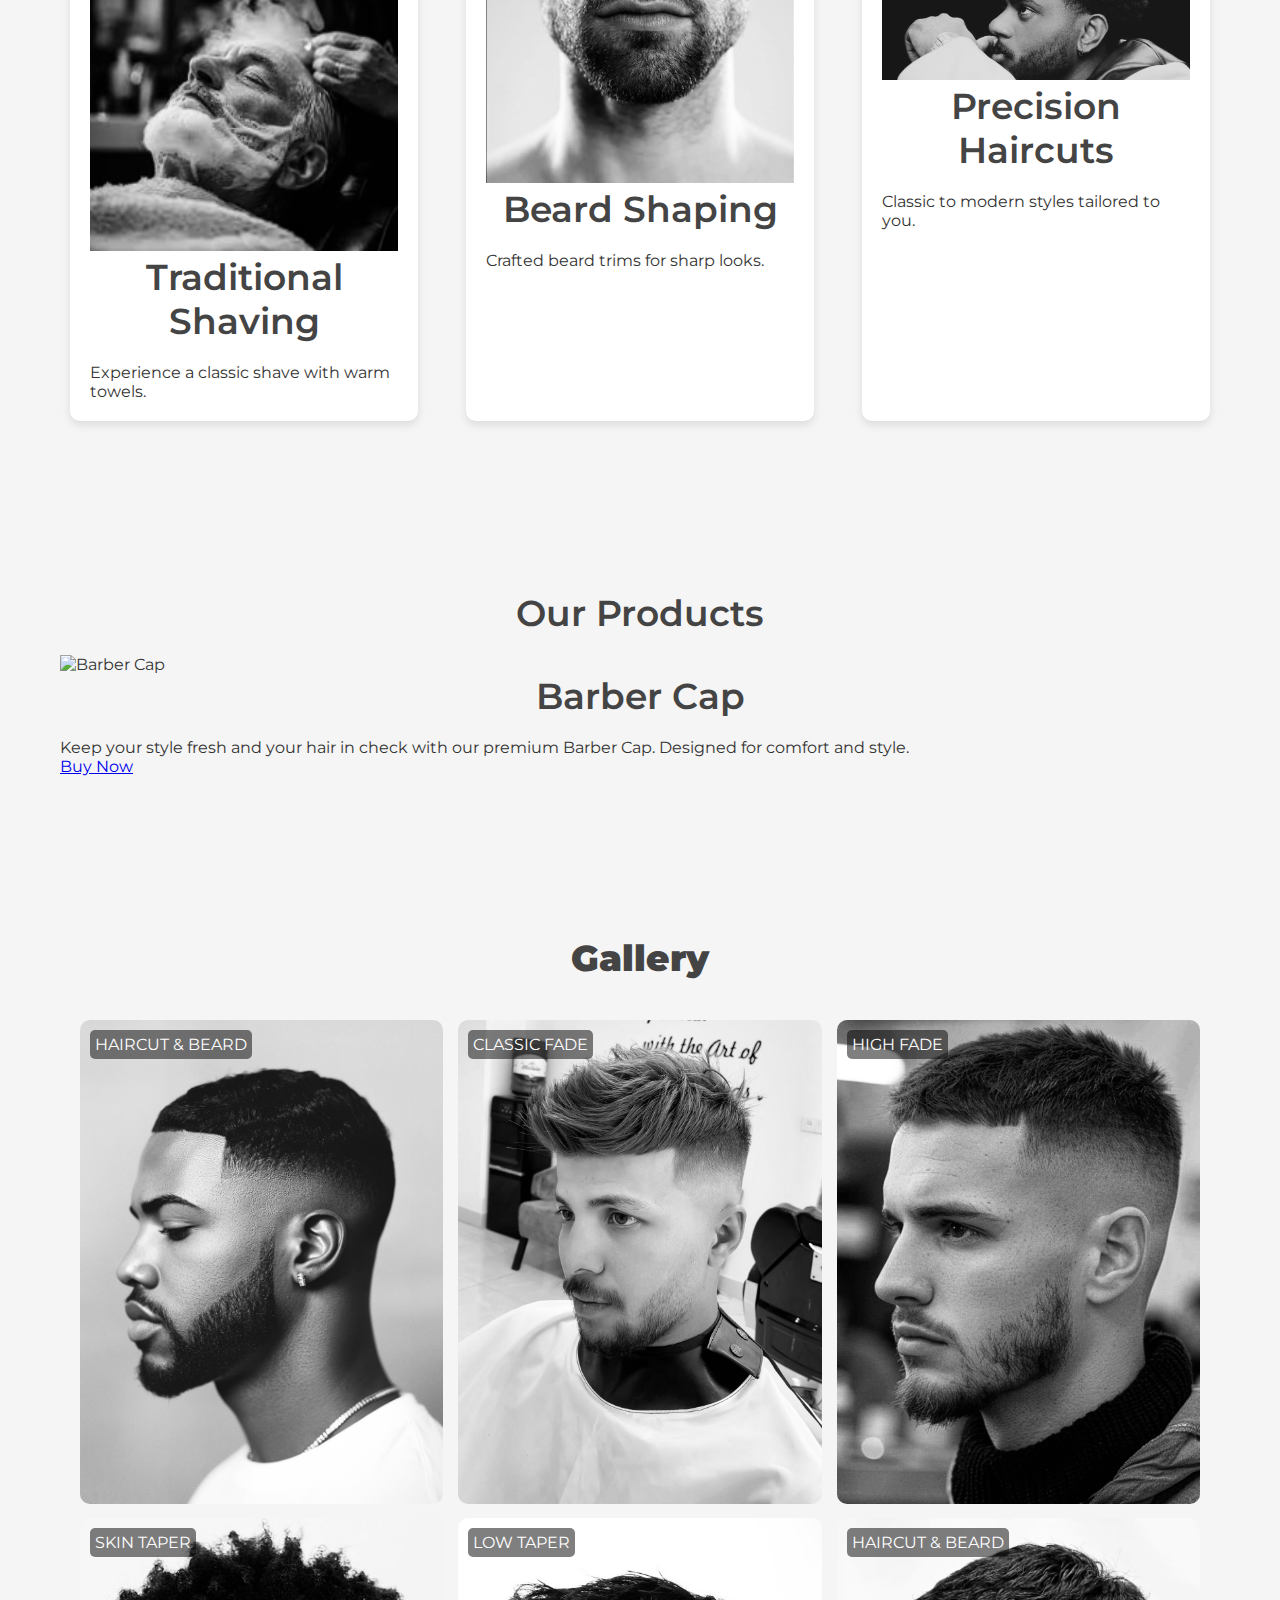
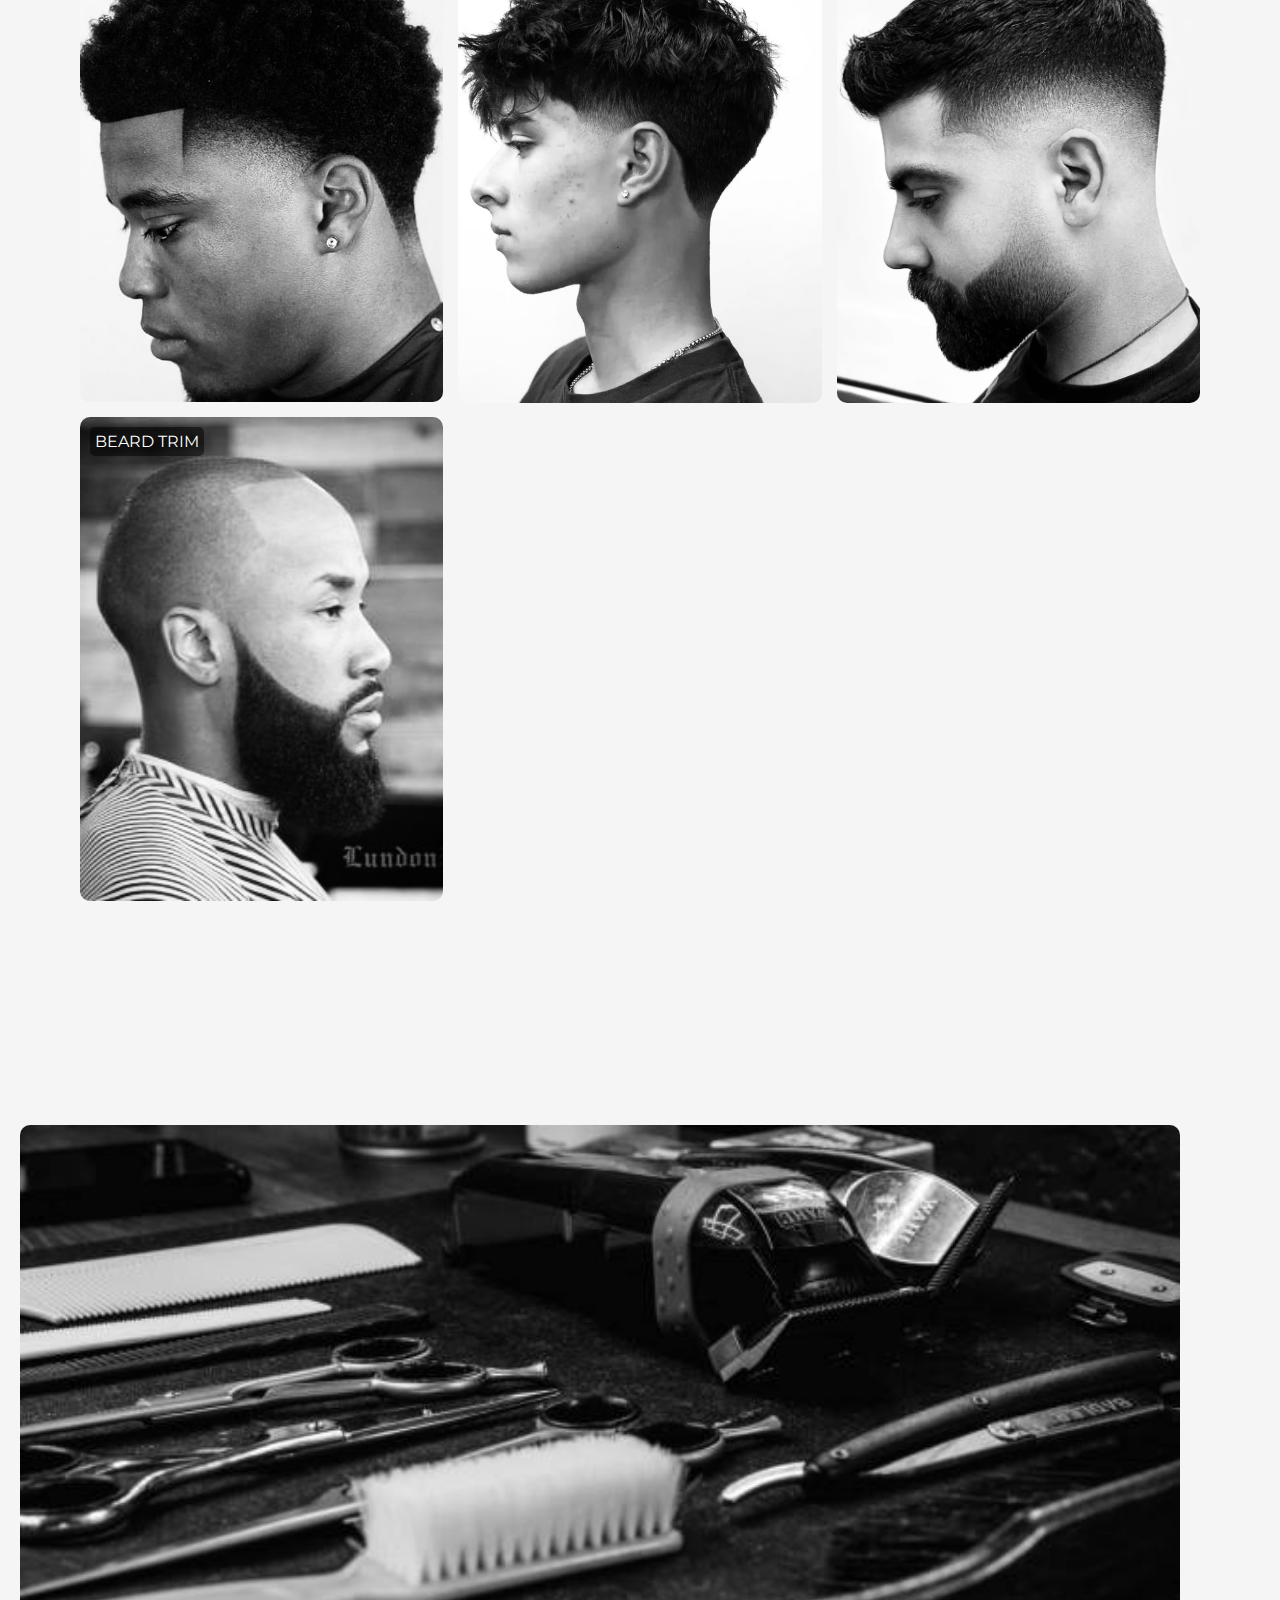
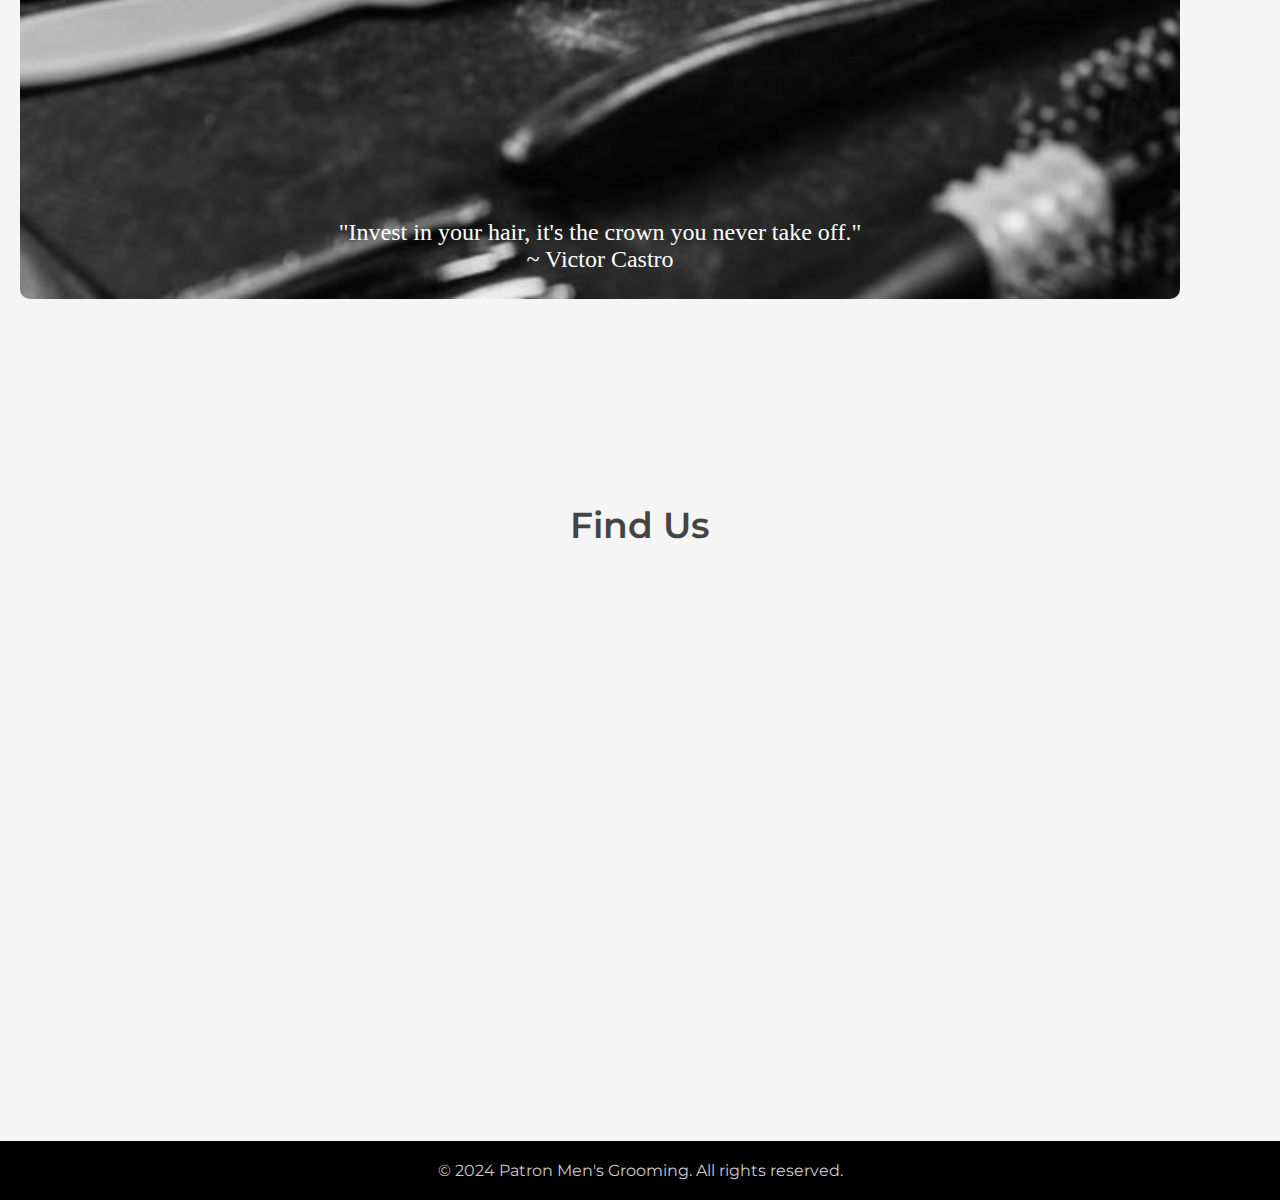
==== commit 3f1620f9: "v" ====
--- a/index.html
+++ b/index.html
@@ -124,7 +124,7 @@
   </section>
 
   <footer>
-    <p>© 2024 Barbero Men's Grooming. All rights reserved.</p>
+    <p>© 2024 Patron Men's Grooming. All rights reserved.</p>
   </footer>
 
   <script src="script.js"></script>
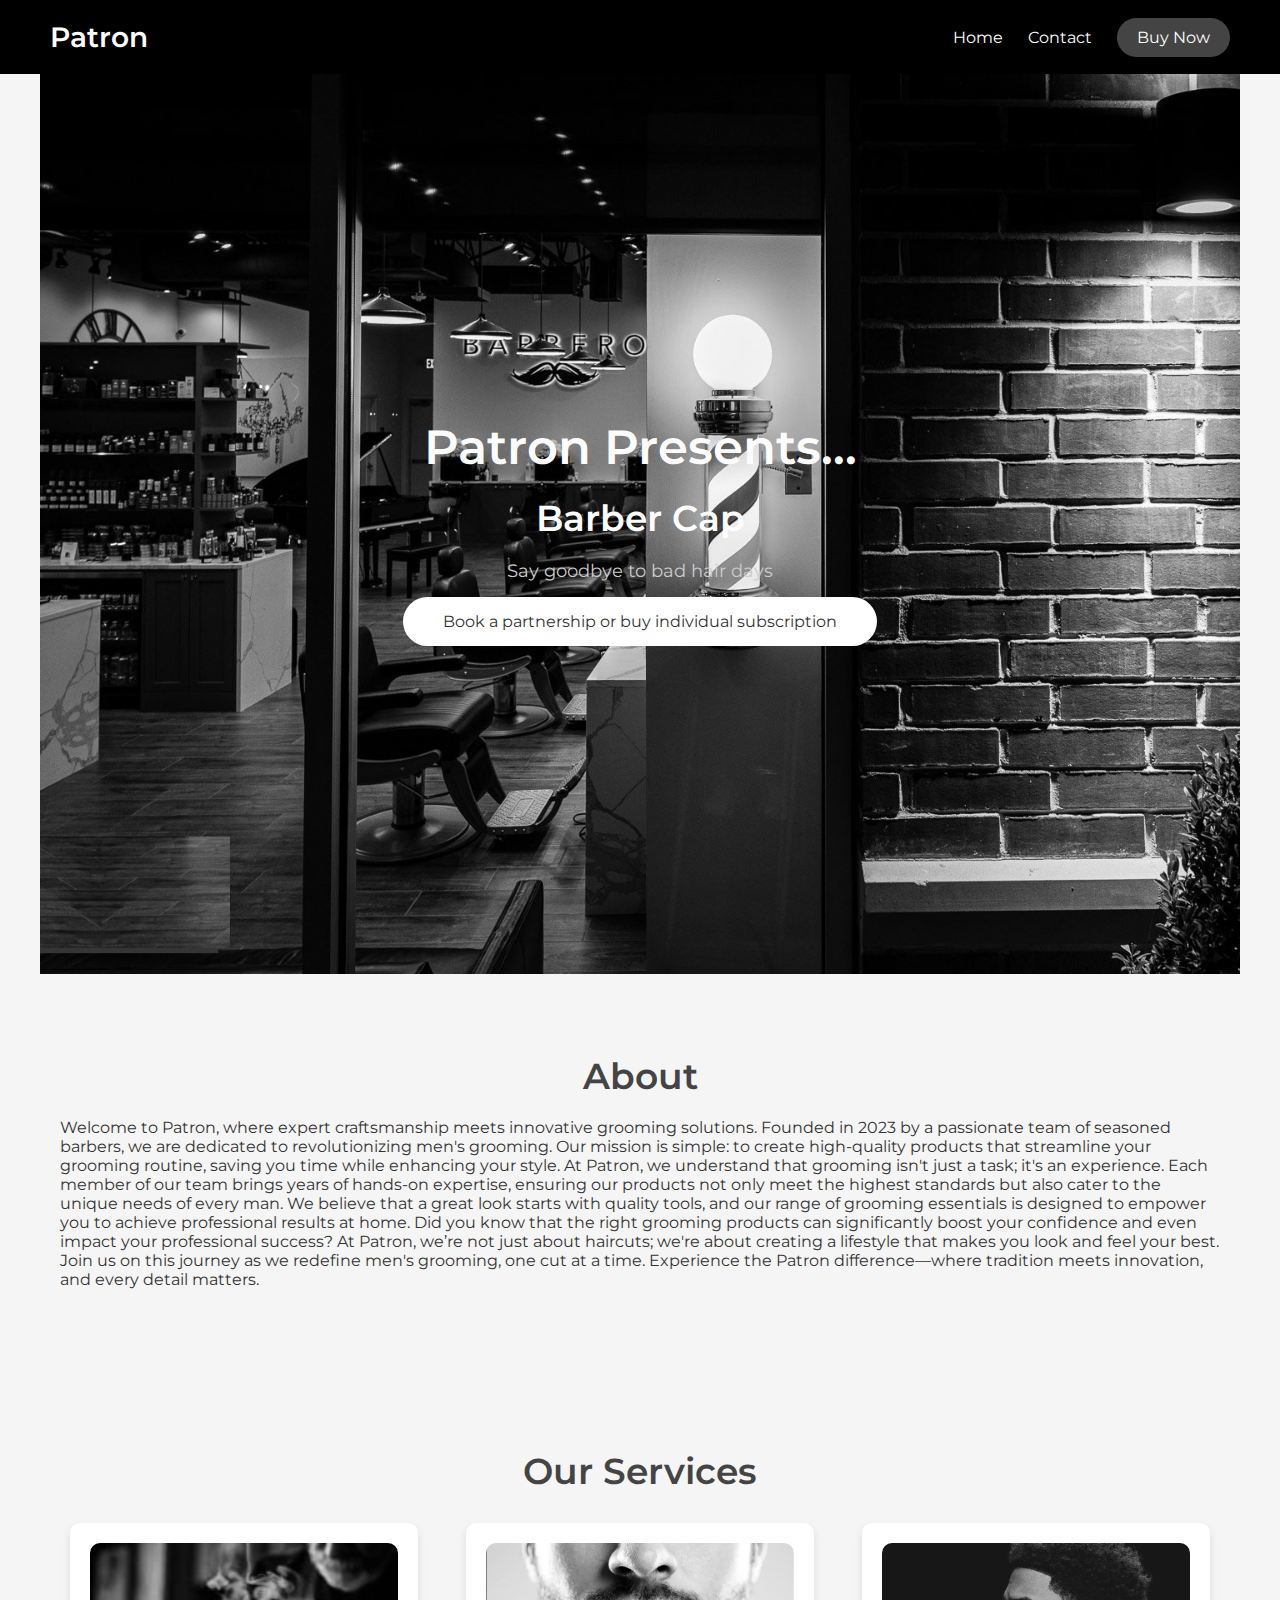
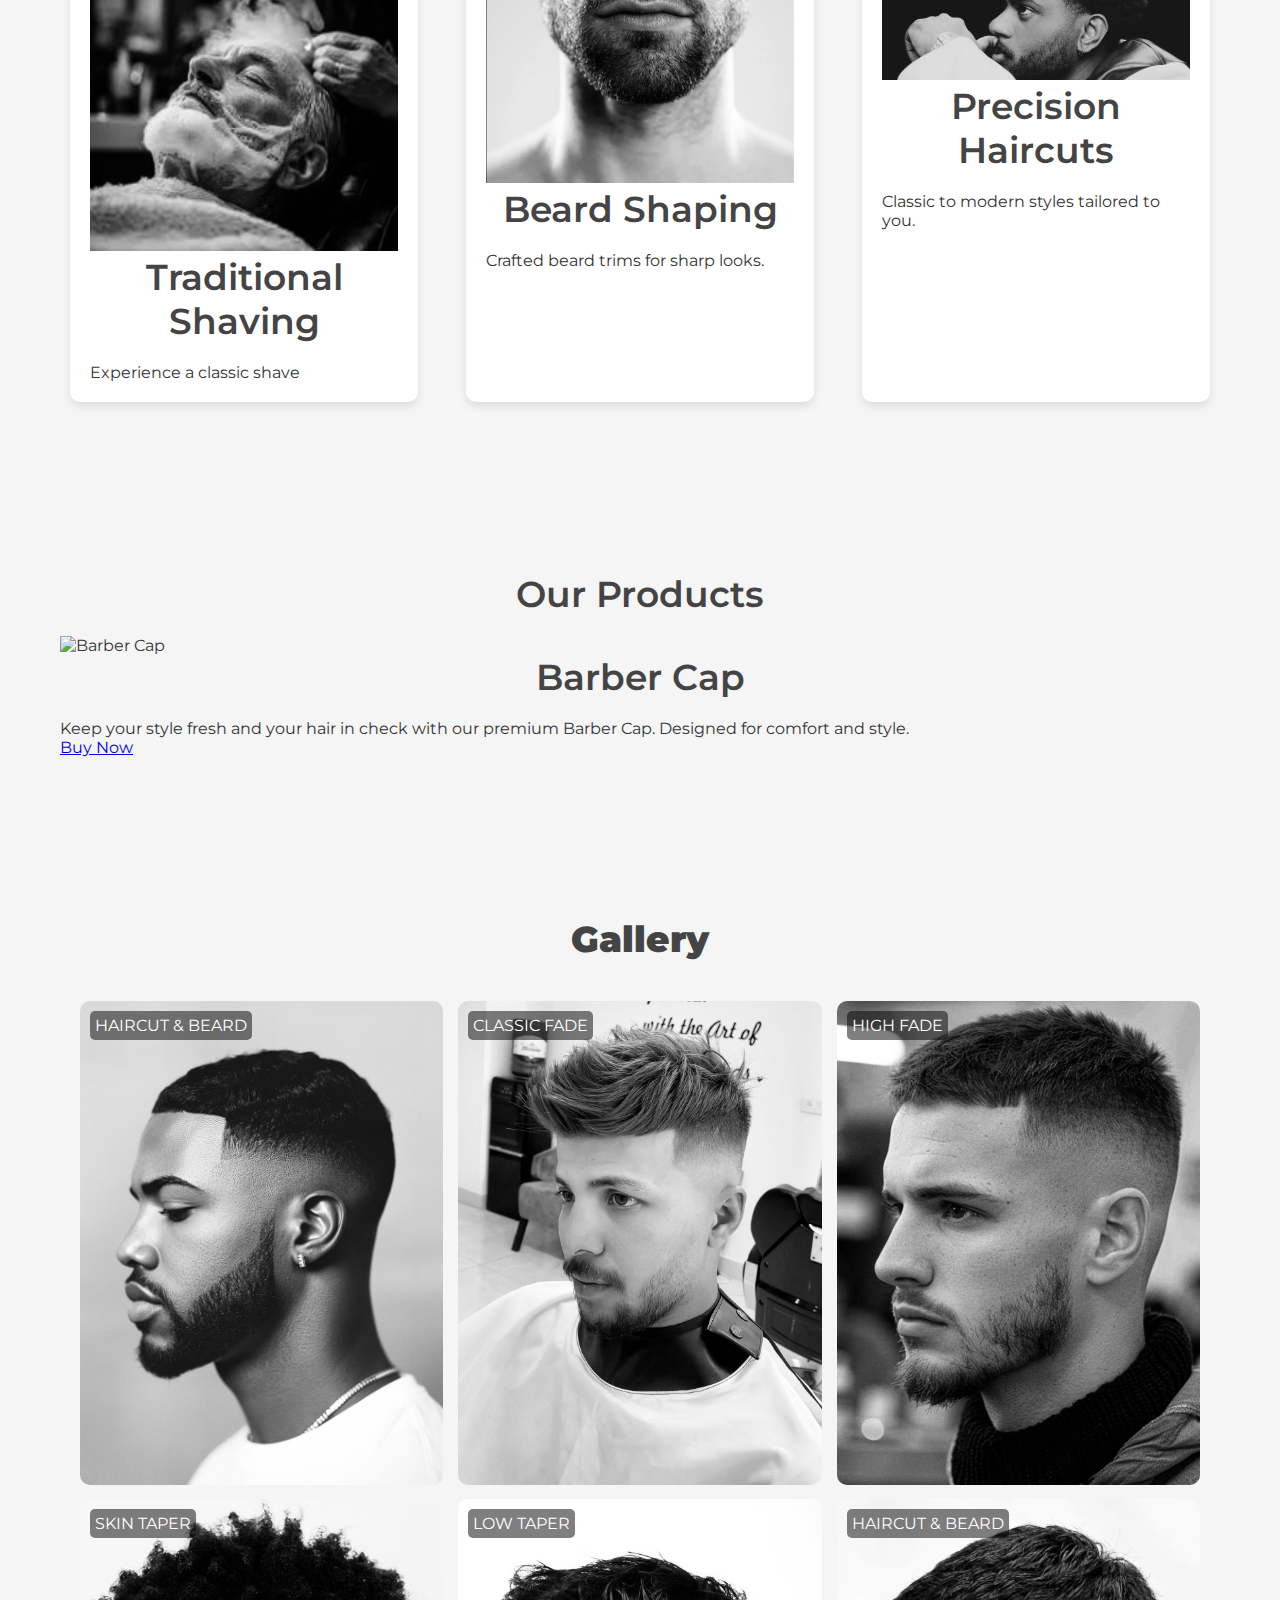
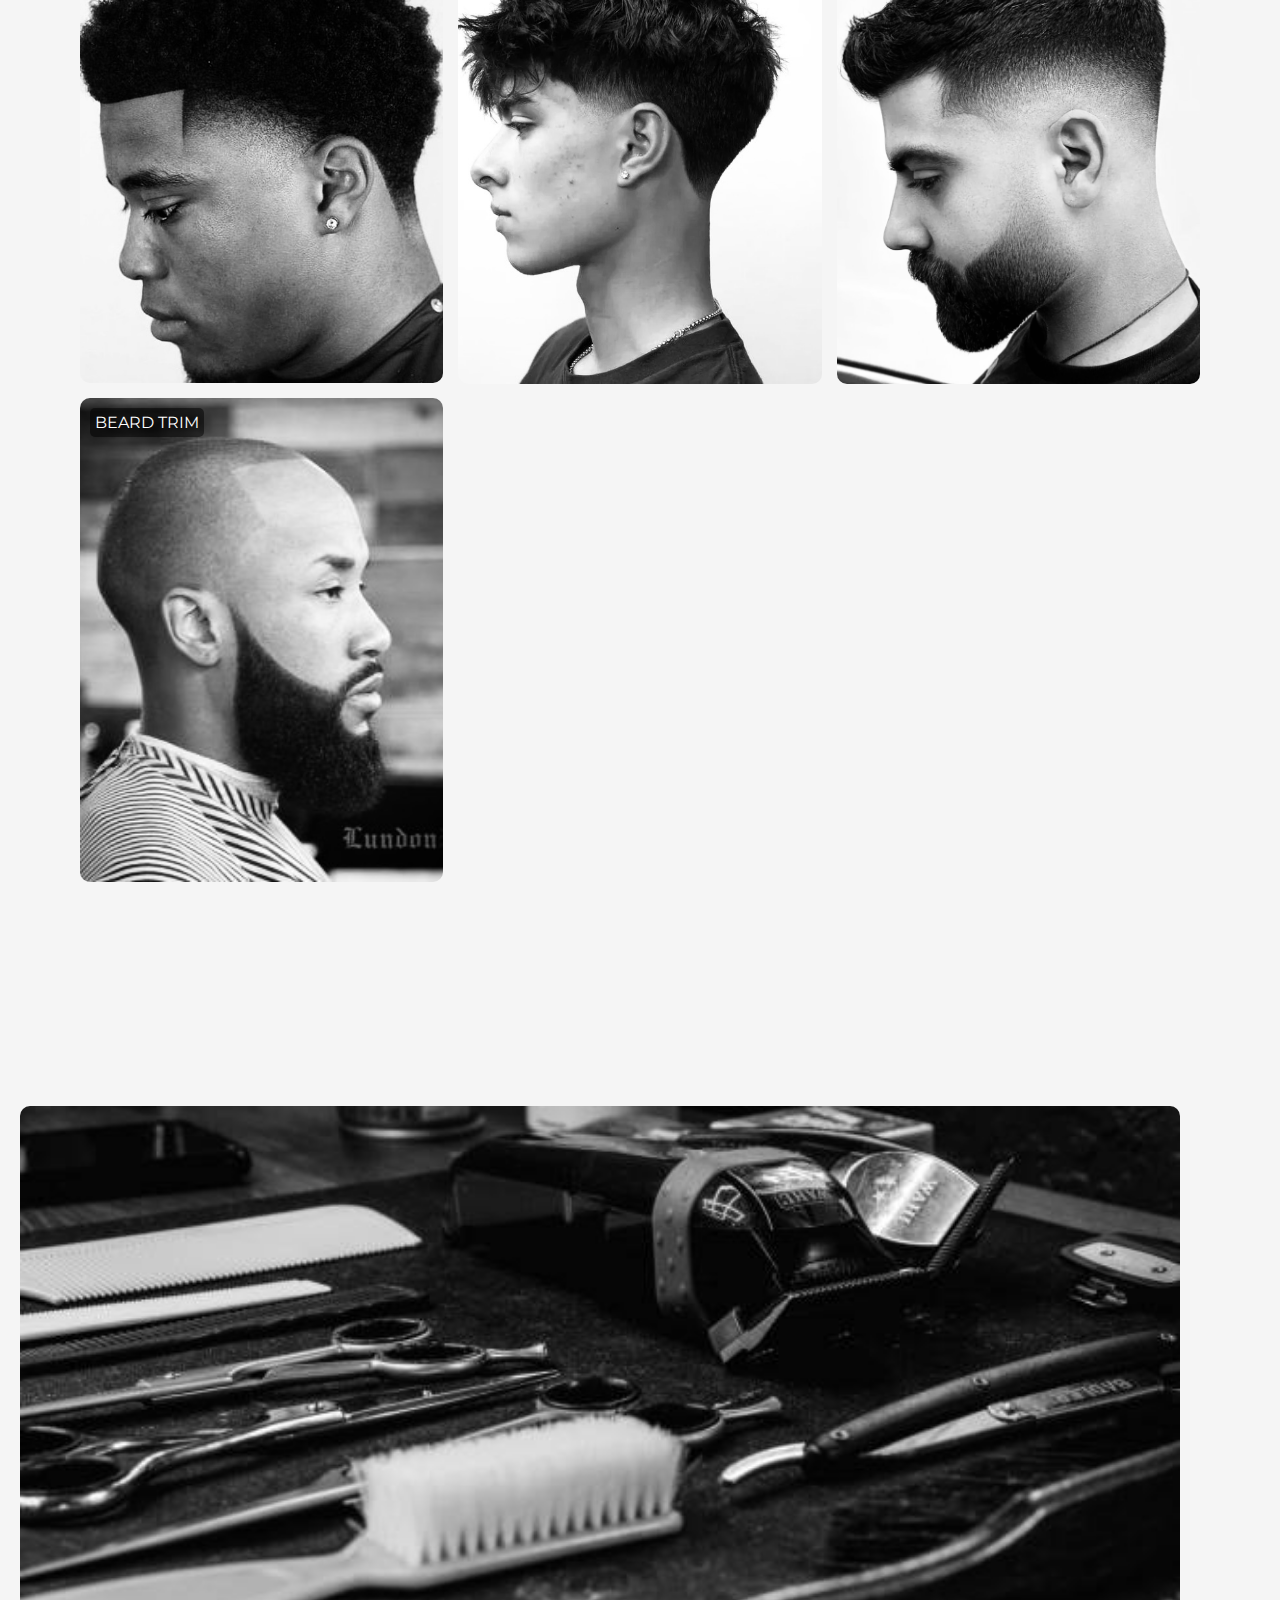
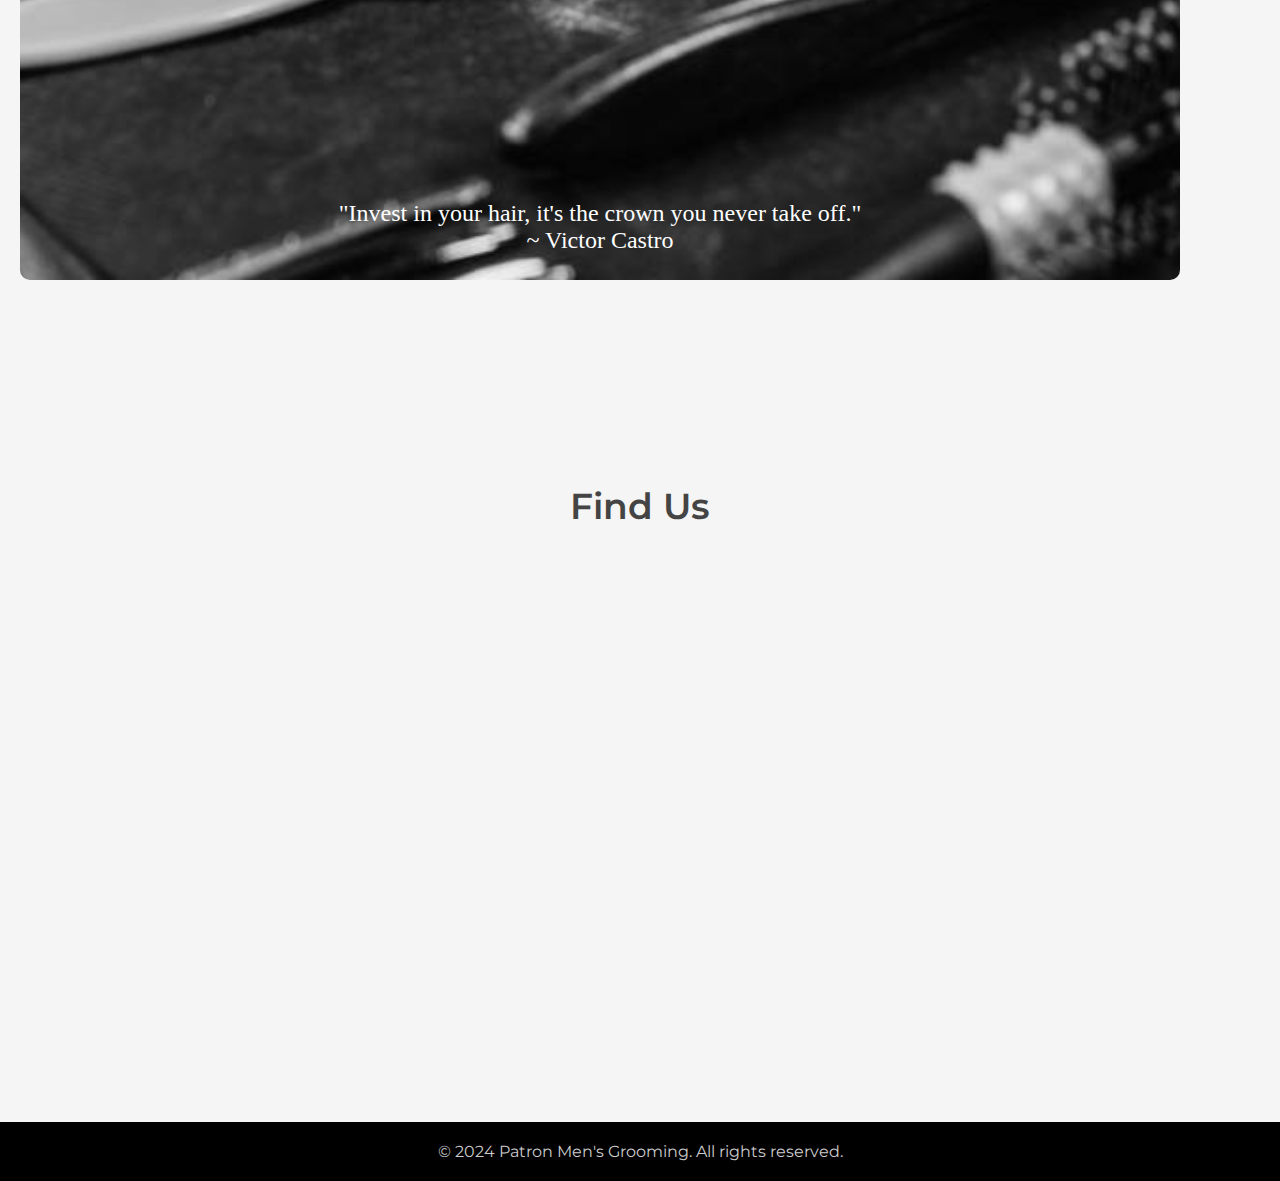
==== commit ec65068f: "c" ====
--- a/index.html
+++ b/index.html
@@ -46,7 +46,7 @@
       <div class="service-item">
         <img src="images/IMG_3010.jpeg" alt="Traditional Shaving" class="service-image">
         <h3>Traditional Shaving</h3>
-        <p>Experience a classic shave with warm towels.</p>
+        <p>Experience a classic shave </p>
       </div>
       <div class="service-item">
         <img src="images/IMG_3008.jpeg" alt="Beard Shaping" class="service-image">
